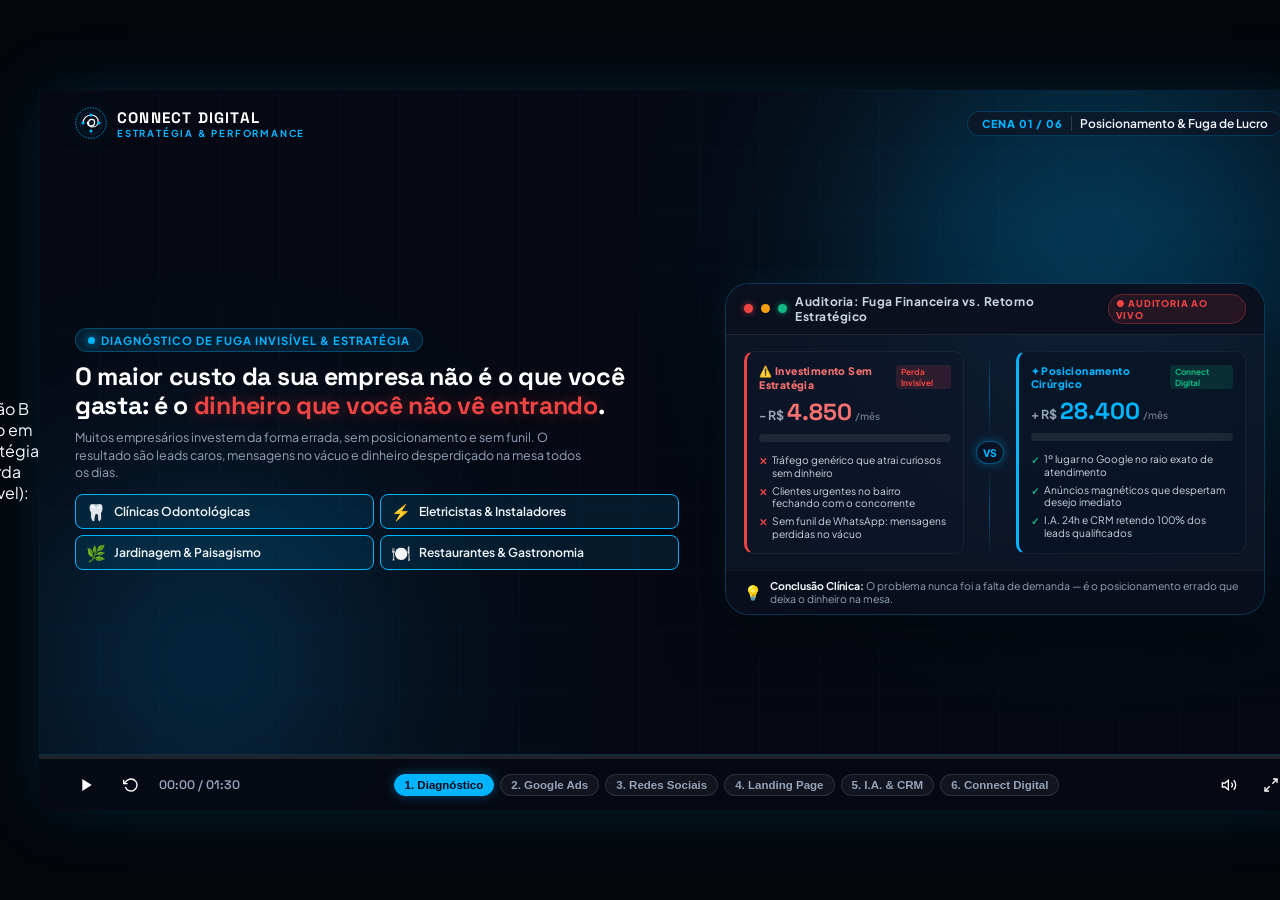
==== index.html @ e9898430 "feat: nova abordagem inicial de dinheiro na mesa, painel de fuga de verba e cursor virtual interativ" ====
Opção B (Foco em Estratégia & Perda Invisível):
<!DOCTYPE html>
<html lang="pt-BR">

<head>
  <meta charset="UTF-8">
  <meta name="viewport" content="width=device-width, initial-scale=1.0">
  <title>Connect Digital | Apresentação Estratégica Motion Graphics (16:9)</title>
  <meta name="description"
    content="Apresentação institucional e comercial em Motion Graphics 16:9 da Connect Digital: como atrair clientes qualificados no Google e Redes Sociais para prestadores de serviços.">

  <!-- Favicon -->
  <link rel="icon" type="image/png" href="assets/favicon-96x96.png">

  <!-- Google Fonts: Space Grotesk & Plus Jakarta Sans -->
  <link rel="preconnect" href="https://fonts.googleapis.com">
  <link rel="preconnect" href="https://fonts.gstatic.com" crossorigin>
  <link
    href="https://fonts.googleapis.com/css2?family=Plus+Jakarta+Sans:wght@400;500;600;700;800;900&family=Space+Grotesk:wght@500;600;700&display=swap"
    rel="stylesheet">

  <!-- GSAP Animation Engine -->
  <script src="https://cdn.jsdelivr.net/npm/gsap@3.12.5/dist/gsap.min.js"></script>

  <!-- CSS -->
  <link rel="stylesheet" href="style.css">
</head>

<body>

  <!-- PALCO PRINCIPAL (CONTAINER 16:9 FULLSCREEN FIT) -->
  <div class="stage-wrapper" id="stageWrapper">
    <div class="stage-canvas" id="stageCanvas">

      <!-- BACKGROUND DINÂMICO TECH (CYAN & DEEP BLUE) -->
      <div class="stage-bg">
        <div class="tech-grid"></div>
        <div class="glow-orb orb-primary"></div>
        <div class="glow-orb orb-secondary"></div>
      </div>

      <!-- WATERMARK / BRANDING PERMANENTE NO CANTO -->
      <header class="stage-header">
        <div class="brand-badge">
          <svg class="brand-icon" viewBox="0 0 80 80" fill="none">
            <circle cx="40" cy="40" r="38" stroke="#00B4FF" stroke-width="2" stroke-dasharray="4 3" />
            <circle cx="40" cy="40" r="28" stroke="#00B4FF" stroke-width="1" opacity="0.4" />
            <path
              d="M20 40 C20 29 29 20 40 20 C51 20 58 27 58 36 C58 44 52 50 44 50 C38 50 34 46 34 40 C34 35 37 31 42 31 C46 31 49 34 49 38 C49 43 45 47 40 47 C35 47 31 43 31 38"
              stroke="#FFFFFF" stroke-width="3" stroke-linecap="round" fill="none" />
            <circle cx="20" cy="40" r="4" fill="#00B4FF" />
            <circle cx="40" cy="20" r="4" fill="#00B4FF" />
            <circle cx="60" cy="40" r="4" fill="#00B4FF" />
            <circle cx="40" cy="60" r="4" fill="#00B4FF" />
          </svg>
          <div class="brand-text">
            <span class="brand-name">CONNECT DIGITAL</span>
            <span class="brand-sub">ESTRATÉGIA &amp; PERFORMANCE</span>
          </div>
        </div>

        <div class="scene-indicator" id="sceneIndicator">
          <span class="scene-badge" id="sceneBadge">CENA 01 / 06</span>
          <span class="scene-title-tag" id="sceneTitleTag">Posicionamento &amp; Fuga de Lucro</span>
        </div>
      </header>

      <!-- ======================================================================
           CENA 1: DIAGNÓSTICO: DINHEIRO NA MESA & FALTA DE ESTRATÉGIA (0s - 24s)
           ====================================================================== -->
      <section class="scene-panel" id="scene1">
        <div class="scene-split">

          <div class="scene-col-left">
            <div class="callout-tag">
              <span class="tag-pulse"></span>
              <span>Diagnóstico de Fuga Invisível &amp; Estratégia</span>
            </div>

            <h1 class="motion-title">
              O maior custo da sua empresa não é o que você gasta: é o <span class="highlight-red">dinheiro que você não vê entrando</span>.
            </h1>

            <p class="motion-desc">
              Muitos empresários investem da forma errada, sem posicionamento e sem funil. O resultado são leads caros, mensagens no vácuo e dinheiro desperdiçado na mesa todos os dias.
            </p>

            <!-- Cards dos 4 Nichos Foco com Alerta de Oportunidade -->
            <div class="niches-mosaic-mini">
              <div class="niche-chip active-chip">
                <span class="niche-icon">🦷</span>
                <span>Clínicas Odontológicas</span>
              </div>
              <div class="niche-chip active-chip">
                <span class="niche-icon">⚡</span>
                <span>Eletricistas &amp; Instaladores</span>
              </div>
              <div class="niche-chip active-chip">
                <span class="niche-icon">🌿</span>
                <span>Jardinagem &amp; Paisagismo</span>
              </div>
              <div class="niche-chip active-chip">
                <span class="niche-icon">🍽️</span>
                <span>Restaurantes &amp; Gastronomia</span>
              </div>
            </div>
          </div>

          <div class="scene-col-right">
            <!-- Painel de Fuga de Verba vs. Retorno Estratégico (Connect Digital) -->
            <div class="leak-vs-roi-card" id="leakVsRoiCard">
              <div class="leak-card-header">
                <div class="leak-header-left">
                  <span class="dot red"></span>
                  <span class="dot yellow"></span>
                  <span class="dot green"></span>
                  <span class="card-bar-title">Auditoria: Fuga Financeira vs. Retorno Estratégico</span>
                </div>
                <span class="leak-badge-live">● AUDITORIA AO VIVO</span>
              </div>

              <div class="leak-card-body">
                <!-- Lado A: Fuga Invisível (Investimento Errado) -->
                <div class="leak-side danger-side" id="dangerSideBlock">
                  <div class="side-top-row">
                    <span class="side-tag text-danger">⚠️ Investimento Sem Estratégia</span>
                    <span class="side-loss-badge">Perda Invisível</span>
                  </div>

                  <div class="leak-metric-box">
                    <span class="metric-prefix">- R$</span>
                    <strong class="metric-val text-danger" id="dangerValDisplay">4.850</strong>
                    <span class="metric-period">/mês</span>
                  </div>

                  <div class="leak-bar-container">
                    <div class="leak-bar-fill" id="leakDangerBar"></div>
                  </div>

                  <ul class="leak-pains-list">
                    <li><span class="pain-icon">✕</span> Tráfego genérico que atrai curiosos sem dinheiro</li>
                    <li><span class="pain-icon">✕</span> Clientes urgentes no bairro fechando com o concorrente</li>
                    <li><span class="pain-icon">✕</span> Sem funil de WhatsApp: mensagens perdidas no vácuo</li>
                  </ul>
                </div>

                <!-- Divisor Neon VS -->
                <div class="leak-divider-col">
                  <div class="divider-beam"></div>
                  <span class="vs-glow-pill">VS</span>
                  <div class="divider-beam"></div>
                </div>

                <!-- Lado B: Máquina Estratégica Connect Digital -->
                <div class="leak-side success-side" id="successSideBlock">
                  <div class="side-top-row">
                    <span class="side-tag text-cyan">✦ Posicionamento Cirúrgico</span>
                    <span class="side-gain-badge">Connect Digital</span>
                  </div>

                  <div class="leak-metric-box">
                    <span class="metric-prefix">+ R$</span>
                    <strong class="metric-val text-cyan" id="successValDisplay">28.400</strong>
                    <span class="metric-period">/mês</span>
                  </div>

                  <div class="leak-bar-container">
                    <div class="leak-bar-fill success-fill" id="leakSuccessBar"></div>
                  </div>

                  <ul class="leak-perks-list">
                    <li><span class="perk-icon">✓</span> 1º lugar no Google no raio exato de atendimento</li>
                    <li><span class="perk-icon">✓</span> Anúncios magnéticos que despertam desejo imediato</li>
                    <li><span class="perk-icon">✓</span> I.A. 24h e CRM retendo 100% dos leads qualificados</li>
                  </ul>
                </div>
              </div>

              <!-- Rodapé da Auditoria -->
              <div class="leak-card-footer">
                <span class="footer-alert-icon">💡</span>
                <span class="footer-alert-text"><strong>Conclusão Clínica:</strong> O problema nunca foi a falta de demanda — é o posicionamento errado que deixa o dinheiro na mesa.</span>
              </div>
            </div>
          </div>

        </div>
      </section>

      <!-- ======================================================================
           CENA 2: MÁQUINA DE ATRAÇÃO 1 — GOOGLE ADS & BUSCA DE ALTA INTENÇÃO (17s - 29s)
           ====================================================================== -->
      <section class="scene-panel" id="scene2">
        <div class="scene-split">

          <div class="scene-col-left">
            <div class="callout-tag cyan">
              <svg viewBox="0 0 24 24" fill="none" stroke="currentColor" stroke-width="2" class="tag-svg">
                <circle cx="11" cy="11" r="8"></circle>
                <line x1="21" y1="21" x2="16.65" y2="16.65"></line>
              </svg>
              <span>Atração por Intenção Imediata</span>
            </div>

            <h2 class="motion-title">
              No topo do <span class="highlight-cyan">Google</span> no momento exato da urgência do cliente.
            </h2>

            <p class="motion-desc">
              Quem pesquisa no Google não está navegando à toa. O cliente que digita *"dentista perto de mim"* ou
              *"eletricista de emergência"* quer contratar hoje. Nós colocamos seu anúncio no primeiro resultado.
            </p>

            <div class="feature-bullets">
              <div class="bullet-row">
                <div class="bullet-check">✓</div>
                <span>Campanhas no Google Search com palavras-chave de alta conversão</span>
              </div>
              <div class="bullet-row">
                <div class="bullet-check">✓</div>
                <span>Google Meu Negócio otimizado com avaliações 5 estrelas e mapa</span>
              </div>
              <div class="bullet-row">
                <div class="bullet-check">✓</div>
                <span>Zero desperdício de verba: você só aparece para quem tem dinheiro e urgência</span>
              </div>
            </div>
          </div>

          <div class="scene-col-right">
            <!-- Mockup iPhone 17 Pro Max com Busca Real do Google -->
            <div class="device-mockup">
              <div class="phone-frame iphone-17-pro">

                <!-- Status Bar iOS & Dynamic Island (iPhone 17 Pro Max) -->
                <div class="ios-status-bar dark-icons">
                  <span class="ios-time">09:41</span>
                  <div class="dynamic-island">
                    <span class="island-camera"></span>
                    <span class="island-sensor"></span>
                  </div>
                  <div class="ios-status-icons">
                    <svg class="ios-signal-icon" viewBox="0 0 16 12" fill="currentColor">
                      <rect x="1" y="9" width="2" height="3" rx="0.5" />
                      <rect x="5" y="6" width="2" height="6" rx="0.5" />
                      <rect x="9" y="3.5" width="2" height="8.5" rx="0.5" />
                      <rect x="13" y="1" width="2" height="11" rx="0.5" />
                    </svg>
                    <span class="ios-network">5G</span>
                    <svg class="ios-battery-icon" viewBox="0 0 22 11" fill="none">
                      <rect x="0.75" y="0.75" width="18" height="9.5" rx="3" stroke="currentColor" stroke-width="1" />
                      <rect x="2.5" y="2.5" width="13" height="6" rx="1.5" fill="currentColor" />
                      <path d="M20.5 4v3" stroke="currentColor" stroke-width="1" stroke-linecap="round" />
                    </svg>
                  </div>
                </div>

                <div class="phone-screen">

                  <!-- Barra Google -->
                  <div class="google-search-bar">
                    <div class="g-logo">G</div>
                    <span class="search-text-typing" id="typingQuery">dentista em porto alegre</span>
                    <svg viewBox="0 0 24 24" fill="none" stroke="#64748B" stroke-width="2" class="mic-icon">
                      <path d="M12 1a3 3 0 0 0-3 3v8a3 3 0 0 0 6 0V4a3 3 0 0 0-3-3z"></path>
                      <path d="M19 10v2a7 7 0 0 1-14 0v-2"></path>
                    </svg>
                  </div>

                  <!-- Abas Nativas de Busca Google -->
                  <div class="google-tabs-row">
                    <span class="g-tab active">Todas</span>
                    <span class="g-tab">Mapas</span>
                    <span class="g-tab">Imagens</span>
                    <span class="g-tab">Notícias</span>
                  </div>

                  <!-- Anúncio Patrocinado em Destaque -->
                  <div class="google-ad-card">
                    <div class="ad-tag-row">
                      <span class="ad-badge">Patrocinado</span>
                      <span class="ad-domain">www.whiteodontologia.com.br</span>
                    </div>
                    <h3 class="ad-title">White Odontologia | Implantes e Estética Dental</h3>
                    <div class="ad-rating">
                      <span class="stars">★★★★★</span>
                      <span class="rating-val">4.9 (184 avaliações)</span>
                      <span class="badge-open">Aberto agora</span>
                    </div>
                    <p class="ad-snippet">
                      Atendimento especializado no Floresta/Moinhos. Agendamento prioritário direto no WhatsApp. Conheça
                      nossos tratamentos.
                    </p>

                    <!-- Sitelinks Oficiais do Google Ads -->
                    <div class="ad-sitelinks-grid">
                      <div class="sitelink-chip">✦ Clareamento VIP</div>
                      <div class="sitelink-chip">✦ Implante Guiado</div>
                    </div>

                    <div class="ad-buttons-row">
                      <div class="ad-btn call">
                        <span>📞 Ligar</span>
                      </div>
                      <div class="ad-btn whatsapp">
                        <span>💬 Orçar no WhatsApp</span>
                      </div>
                    </div>
                  </div>

                  <!-- 2º Resultado Orgânico / Local Pack (Completando a Tela Pro Max) -->
                  <div class="google-local-pack">
                    <div class="pack-header">📍 Clínicas Odontológicas na sua região</div>
                    <div class="pack-item">
                      <strong>Clínica Sorriso &amp; Estética Moinhos</strong>
                      <span>⭐ 4.9 (112 avaliações) • Consultório Odontológico</span>
                    </div>
                    <div class="pack-item">
                      <strong>Instituto OdontoBella Moinhos</strong>
                      <span>⭐ 4.8 (89 avaliações) • Aberto até 20h</span>
                    </div>
                  </div>

                  <!-- 3º Resultado Orgânico Google Search -->
                  <div class="google-organic-card">
                    <span class="organic-url">https://www.dracamilabuss.com.br</span>
                    <h4 class="organic-title">Dra. Camila Buss | Ortodontia e Estética</h4>
                    <p class="organic-desc">Especialista em alinhadores e lentes dentais. Agende sua consulta.</p>
                  </div>

                </div>

                <!-- Home Indicator iOS -->
                <div class="ios-home-indicator dark-indicator"></div>

              </div>
            </div>
          </div>

        </div>
      </section>

      <!-- ======================================================================
           CENA 3: MÁQUINA DE ATRAÇÃO 2 — REDES SOCIAIS & MOSAICO DINÂMICO (29s - 40s)
           ====================================================================== -->
      <section class="scene-panel" id="scene3">
        <div class="scene-split">

          <div class="scene-col-left">
            <div class="callout-tag cyan">
              <svg viewBox="0 0 24 24" fill="none" stroke="currentColor" stroke-width="2" class="tag-svg">
                <rect x="2" y="2" width="20" height="20" rx="5" ry="5"></rect>
                <path d="M16 11.37A4 4 0 1 1 12.63 8 4 4 0 0 1 16 11.37z"></path>
              </svg>
              <span>Atração por Desejo &amp; Autoridade</span>
            </div>

            <h2 class="motion-title">
              No <span class="highlight-cyan">Instagram &amp; Facebook</span> gerando desejo para seu público local.
            </h2>

            <p class="motion-desc">
              Vídeos magnéticos e fotos de serviços reais atingindo clientes no raio exato do seu bairro. O cliente é
              impactado repetidamente até você se tornar a única opção na mente dele.
            </p>

            <div class="radar-badge">
              <div class="radar-circle">
                <div class="radar-sweep"></div>
              </div>
              <div class="radar-info">
                <strong>Segmentação Geográfica Cirúrgica</strong>
                <span>Raio de 3km a 15km em volta da sua empresa</span>
              </div>
            </div>
          </div>

          <div class="scene-col-right">
            <!-- Mockup iPhone 17 Pro Max com Feed do Instagram Rolando em 60fps -->
            <div class="device-mockup">
              <div class="phone-frame iphone-17-pro insta-phone-frame">

                <!-- Status Bar iOS & Dynamic Island (iPhone 17 Pro Max) -->
                <div class="ios-status-bar light-icons">
                  <span class="ios-time">09:41</span>
                  <div class="dynamic-island">
                    <span class="island-camera"></span>
                    <span class="island-sensor"></span>
                  </div>
                  <div class="ios-status-icons">
                    <svg class="ios-signal-icon" viewBox="0 0 16 12" fill="currentColor">
                      <rect x="1" y="9" width="2" height="3" rx="0.5" />
                      <rect x="5" y="6" width="2" height="6" rx="0.5" />
                      <rect x="9" y="3.5" width="2" height="8.5" rx="0.5" />
                      <rect x="13" y="1" width="2" height="11" rx="0.5" />
                    </svg>
                    <span class="ios-network">5G</span>
                    <svg class="ios-battery-icon" viewBox="0 0 22 11" fill="none">
                      <rect x="0.75" y="0.75" width="18" height="9.5" rx="3" stroke="currentColor" stroke-width="1" />
                      <rect x="2.5" y="2.5" width="13" height="6" rx="1.5" fill="currentColor" />
                      <path d="M20.5 4v3" stroke="currentColor" stroke-width="1" stroke-linecap="round" />
                    </svg>
                  </div>
                </div>

                <!-- Instagram App Header com Logo Oficial Cursiva e Ícones Nativos -->
                <div class="insta-app-header">
                  <div class="insta-header-left">
                    <svg viewBox="0 0 840 300" class="insta-wordmark-svg" aria-label="Instagram">
                      <path fill="#FFFFFF"
                        d="m 64.760239,49.107948 c -16.2103,6.7854 -34.030801,25.955 -39.659101,50.016996 -7.1278,30.487496 22.534301,43.379696 24.967201,39.152496 2.8635,-4.967 -5.3151,-6.6467 -6.9986,-22.465 -2.1758,-20.430692 7.3224,-43.259692 19.2762,-53.276392 2.222,-1.861 2.1163,0.7292 2.1163,5.5203 0,8.5676 -0.4734,85.479502 -0.4734,101.531102 0,21.7198 -0.8971,28.5785 -2.5083,35.3558 -1.6325,6.8681 -4.257,11.5088 -2.2683,13.2964 2.2219,1.9996 11.7086,-2.7567 17.2006,-10.4218 6.5857,-9.1931 8.891,-20.2335 9.3049,-32.2232 0.4999,-14.4532 0.4786,-37.38741 0.4999,-50.46891 0.02,-11.9977 0.2021,-47.129592 -0.2103,-68.249592 -0.1011,-5.1803 -14.4679,-10.6152 -21.2479,-7.7745 M 640.38672,150.75505 c -0.5226,11.2916 -3.0221,20.1175 -6.1242,26.3429 -6.0055,12.052 -18.4671,15.7943 -23.7581,-1.5309 -2.8834,-9.444 -3.0181,-25.2164 -0.9451,-38.39521 2.1102,-13.4255 8.0024,-23.5648 17.7592,-22.6504 9.6235,0.9039 14.128,13.3042 13.0682,36.23311 z m -162.23548,70.0559 c -0.1306,18.7617 -3.0834,35.2118 -9.4155,39.9896 -8.9809,6.7747 -21.0519,1.6929 -18.5524,-11.9977 2.2116,-12.1149 12.6709,-24.4873 27.9933,-39.6044 0,0 0.032,3.4474 -0.025,11.6125 z m -2.4528,-70.1652 c -0.5492,10.2844 -3.2154,20.616 -6.1242,26.4536 -6.0042,12.0519 -18.5564,15.8196 -23.7581,-1.5309 -3.5566,-11.8546 -2.7048,-27.1975 -0.9451,-36.86491 2.2835,-12.543 7.8185,-24.1794 17.7592,-24.1794 9.6648,0 14.4306,10.6033 13.0682,36.12241 z m -93.9833,-0.1573 c -0.5892,10.8922 -2.7141,19.9975 -6.1241,26.6109 -6.1695,11.969 -18.3751,15.7649 -23.7581,-1.5309 -3.8806,-12.4716 -2.5595,-29.47701 -0.9452,-38.66331 2.3956,-13.632 8.3944,-23.2968 17.7593,-22.381 9.6195,0.9398 14.2959,13.3028 13.0681,35.96511 z m 430.70378,12.7226 c -2.3516,0 -3.4247,2.4239 -4.3125,6.504 -3.0794,14.1866 -6.3161,17.3899 -10.49,17.3899 -4.6631,0 -8.853,-7.0246 -9.9301,-21.0866 -0.8465,-11.0572 -0.7105,-31.41391 0.372,-51.66341 0.2212,-4.1605 -0.9265,-8.277 -12.0857,-12.3309 -4.8018,-1.7437 -11.7818,-4.311196 -15.2571,4.0779 -9.8194,23.7007 -13.6614,42.51711 -14.5652,50.16101 -0.047,0.3956 -0.5319,0.4764 -0.6172,-0.4479 -0.5759,-6.1222 -1.8636,-17.24741 -2.0236,-40.62151 -0.031,-4.5605 -0.9971,-8.4424 -6.0308,-11.6205 -3.2661,-2.0622 -13.1842,-5.709496 -16.7555,-1.3704 -3.0941,3.5487 -6.6774,13.0988 -10.4007,24.4193 -3.026,9.2009 -5.1336,15.4251 -5.1336,15.4251 0,0 0.04,-24.8259 0.076,-34.2428 0.016,-3.5526 -2.4209,-4.7364 -3.1554,-4.951 -3.3074,-0.9599 -9.8235,-2.5635 -12.5896,-2.5635 -3.4127,0 -4.2485,1.9076 -4.2485,4.6871 0,0.3639 -0.5386,32.6857 -0.5386,55.28661 0,0.9817 0,2.0528 0.01,3.1906 -1.8876,10.3876 -8.0091,24.4886 -14.6665,24.4886 -6.6654,0 -9.8101,-5.8952 -9.8101,-32.839 0,-15.71831 0.4719,-22.55301 0.7039,-33.92141 0.1346,-6.5481 0.3946,-11.5765 0.3799,-12.7176 -0.049,-3.4993 -6.1001,-5.263 -8.9156,-5.9148 -2.8288,-0.6573 -5.287,-0.9119 -7.2066,-0.8026 -2.7168,0.1533 -4.6391,1.9357 -4.6391,4.3872 0,1.3144 0.015,3.8139 0.015,3.8139 -3.4993,-5.4989 -9.1275,-9.3262 -12.8722,-10.435296 -10.086,-2.995396 -20.6107,-0.3413 -28.5491,10.767296 -6.3095,8.8263 -10.11268,18.823 -11.60978,33.1856 -1.0944,10.50011 -0.7372,21.14791 1.2078,30.15281 -2.3502,10.161 -6.7134,14.3239 -11.4911,14.3239 -6.936,0 -11.9644,-11.3212 -11.3805,-30.9007 0.3852,-12.87821 2.9621,-21.91581 5.7789,-34.99061 1.2011,-5.5736 0.2253,-8.4917 -2.2223,-11.2885 -2.2449,-2.5648 -7.0279,-3.8752 -13.904,-2.2635 -4.8977,1.1491 -11.9003,2.3848 -18.3071,3.334 0,0 0.3866,-1.5424 0.7039,-4.2618 1.6663,-14.261292 -13.8307,-13.104192 -18.7751,-8.549096 -2.9514,2.719496 -4.9604,5.926896 -5.7229,11.693796 -1.2091,9.1516 6.2548,13.4681 6.2548,13.4681 -2.4489,11.2098 -8.4517,25.85361 -14.6492,36.44091 -3.3193,5.6724 -5.8588,9.8757 -9.1369,14.3439 -0.012,-1.6638 -0.021,-3.3274 -0.027,-4.9834 -0.075,-23.56751 0.2386,-42.11591 0.3772,-48.80131 0.1347,-6.548 0.3973,-11.4431 0.3826,-12.5842 -0.037,-2.5595 -1.5317,-3.526 -4.6404,-4.7498 -2.7488,-1.0824 -5.9989,-1.8316 -9.3702,-2.0929 -4.2552,-0.3319 -6.8187,1.925 -6.7521,4.5938 0.013,0.5039 0.013,3.598 0.013,3.598 -3.4994,-5.499 -9.1276,-9.3262 -12.8722,-10.435396 -10.0861,-2.994096 -20.6107,-0.3399 -28.5492,10.767296 -6.3081,8.8263 -10.4393,21.2119 -11.6098,33.0763 -1.0904,11.05771 -0.8891,20.45471 0.5973,28.37051 -1.6037,7.9266 -6.2148,16.2156 -11.4285,16.2156 -6.6654,0 -10.458,-5.8953 -10.458,-32.839 0,-15.71831 0.4719,-22.55301 0.7039,-33.92021 0.1346,-6.548 0.3946,-11.5777 0.3799,-12.7175 -0.049,-3.4993 -6.1002,-5.263 -8.9156,-5.9162 -2.9461,-0.6812 -5.4896,-0.9318 -7.4426,-0.7879 -2.5768,0.192 -4.3885,2.4996 -4.3885,4.2206 l 0,3.9659 c -3.4993,-5.499 -9.1275,-9.3262 -12.8722,-10.435396 -10.086,-2.994096 -20.552,-0.2972 -28.5491,10.767296 -5.215,7.2146 -9.4369,15.2131 -11.6098,32.919 -0.6279,5.11671 -0.9052,9.90811 -0.8692,14.38661 -2.0796,12.7179 -11.2645,27.376 -18.7777,27.376 -4.3965,0 -8.5837,-8.5275 -8.5837,-26.7015 0,-24.20871 1.4984,-58.676706 1.7517,-61.998702 0,0 9.4928,-0.1613 11.3312,-0.1827 4.735,-0.052 9.0236,0.06 15.3303,-0.2626 3.1634,-0.1613 6.2108,-11.5138 2.9461,-12.9188 -1.4797,-0.6359 -11.9377,-1.1931 -16.0835,-1.2811 -3.486,-0.079 -13.1908,-0.7972 -13.1908,-0.7972 0,0 0.8705,-22.8783 1.0731,-25.2951 0.172,-2.0143 -2.4342,-3.0514 -3.9286,-3.6807 -3.6339,-1.537 -6.8853,-2.2729 -10.7392,-3.0674 -5.3244,-1.0984 -7.7399,-0.024 -8.2118,4.4698 -0.7105,6.8201 -1.0785,26.7962 -1.0785,26.7962 -3.9072,0 -17.254,-0.7638 -21.1625,-0.7638 -3.6313,0 -7.5506,15.617 -2.5302,15.8089 5.7762,0.224 15.8423,0.4173 22.5156,0.6186 0,0 -0.2972,35.035892 -0.2972,45.852492 0,1.1508 0.01,2.259 0.012,3.3343 -3.6727,19.14301 -16.6088,29.48361 -16.6088,29.48361 2.7781,-12.6642 -2.8968,-22.1744 -13.1188,-30.22481 -3.766,-2.9666 -11.2006,-8.5828 -19.519,-14.7372 0,0 4.8178,-4.7484 9.0903,-14.3012 3.0274,-6.7667 3.1581,-14.5106 -4.2725,-16.218196 -12.2777,-2.823496 -22.401,6.193396 -25.4205,15.819596 -2.3395,7.4572 -1.0917,12.9908 3.4914,18.739 0.3346,0.42 0.6972,0.8492 1.0718,1.2811 -2.7715,5.3419 -6.5788,12.5339 -9.8035,18.11121 -8.9503,15.485 -15.7116,27.7333 -20.8213,27.7333 -4.0846,0 -4.0299,-12.4352 -4.0299,-24.078 0,-10.03711 0.7412,-25.12721 1.3331,-40.75081 0.1959,-5.167 -2.3876,-8.1105 -6.7187,-10.7766 -2.6315,-1.6197 -8.2478,-4.8044 -11.5005,-4.8044 -4.8686,0 -18.915,0.6625 -32.1871,39.0538 -1.6726,4.8389 -4.9585,13.65601 -4.9585,13.65601 l 0.2828,-46.16711 c 0,-1.0824 -0.5765,-2.1289 -1.8965,-2.8448 -2.2365,-1.2144 -8.2099,-3.6979 -13.5214,-3.6979 -2.5307,0 -3.7936,1.1771 -3.7936,3.5233 l -0.4633,72.22881 c 0,5.488 0.1431,11.8903 0.6857,14.6905 0.5406,2.8037 1.4164,5.0845 2.5011,6.4415 1.0831,1.3544 2.336,2.3876 4.4017,2.814 1.9226,0.3958 12.4503,1.7477 12.9975,-2.2755 0.6556,-4.8215 0.6807,-10.0366 6.2088,-29.4864 8.6061,-30.28081 19.8269,-45.05531 25.1018,-50.30231 0.9223,-0.9171 1.9754,-0.9718 1.9247,0.5292 -0.2252,6.6388 -1.0171,23.2276 -1.5502,37.32091 -1.4289,37.7154 5.4322,44.706 15.2371,44.706 7.5012,0 18.0752,-7.4533 29.4103,-26.3202 7.0667,-11.7576 13.928,-23.2862 18.8577,-31.59531 3.4354,3.1802 7.2906,6.60301 11.1432,10.25951 8.9529,8.4973 11.8924,16.5715 9.9421,24.2313 -1.4917,5.8557 -7.1093,11.8904 -17.1074,6.0249 -2.9141,-1.7112 -4.1579,-3.0333 -7.088,-4.9625 -1.5743,-1.0364 -3.9779,-1.3462 -5.4189,-0.2605 -3.7433,2.8224 -5.8842,6.4123 -7.1066,10.8568 -1.1891,4.3247 3.142,6.6108 7.6318,8.6104 3.8659,1.721 12.175,3.2805 17.474,3.4581 20.6467,0.6905 37.1862,-9.9689 48.6999,-37.4648 2.061,23.7461 10.8326,37.1835 26.0724,37.1835 10.1887,0 20.404,-13.1698 24.8712,-26.1256 1.2824,5.2812 3.1807,9.8737 5.6322,13.7573 11.7431,18.6058 34.524,14.6012 45.9672,-1.1981 3.538,-4.8819 4.0765,-6.6362 4.0765,-6.6362 1.669,14.9184 13.6827,20.1308 20.5614,20.1308 7.7039,0 15.6583,-3.642 21.2332,-16.1929 0.6533,1.3621 1.3664,2.6629 2.145,3.896 11.743,18.6058 34.524,14.6012 45.9671,-1.1981 0.5399,-0.7411 1.0078,-1.4134 1.4171,-2.0168 l 0.3359,9.7991 c 0,0 -6.5281,5.9885 -10.5353,9.6622 -17.6366,16.1809 -31.0473,28.4572 -32.0338,42.7531 -1.2664,18.2285 13.5174,25.0032 24.7019,25.891 11.8777,0.9426 22.0491,-5.6187 28.3012,-14.8012 5.4989,-8.0823 9.0983,-25.4777 8.8343,-42.6584 -0.1053,-6.8799 -0.2786,-15.6277 -0.4146,-25.0045 6.1988,-7.1986 13.1828,-16.2969 19.6136,-26.9468 7.008,-11.6061 14.5185,-27.19211 18.3644,-39.32181 0,0 6.5255,0.056 13.4894,-0.3999 2.2276,-0.1453 2.8675,0.3092 2.4556,1.9423 -0.4973,1.9729 -8.7983,33.99081 -1.2225,55.32001 5.1857,14.6012 16.8755,19.2989 23.8061,19.2989 8.1131,0 15.8743,-6.1269 20.03348,-15.225 0.5012,1.0143 1.0251,1.9958 1.597,2.9019 11.7431,18.6058 34.4441,14.5772 45.9672,-1.1981 2.6008,-3.5592 4.0765,-6.6362 4.0765,-6.6362 2.4729,15.4397 14.4799,20.2094 21.3572,20.2094 7.164,0 13.9627,-2.9369 19.479,-15.9889 0.2306,5.7468 0.5932,10.4459 1.1664,11.9274 0.3493,0.906 2.3849,2.0434 3.8659,2.5927 6.5534,2.4302 13.2375,1.281 15.7103,0.7811 1.713,-0.3467 3.0488,-1.721 3.2314,-5.2698 0.4799,-9.3181 0.1853,-24.9739 3.0101,-36.609 4.7418,-19.52691 9.1649,-27.10141 11.2632,-30.85131 1.1744,-2.101 2.4995,-2.4476 2.5475,-0.224 0.099,4.4991 0.3226,17.7113 2.1596,35.46251 1.349,13.0554 3.1514,20.772 4.5364,23.2142 3.9526,6.984 8.8343,7.3147 12.8096,7.3147 2.5288,0 7.8171,-0.6988 7.3439,-5.1432 -0.2306,-2.1663 0.1733,-15.5544 4.8484,-34.792 3.0527,-12.56281 8.1424,-23.91411 9.9781,-28.06391 0.6772,-1.5304 0.9918,-0.324 0.9811,-0.089 -0.3866,8.6517 -1.2544,36.95031 2.2702,52.42731 4.7778,20.9666 18.5991,23.3128 23.4155,23.3128 10.282,0 18.6911,-7.8214 21.5239,-28.4012 0.6825,-4.9526 -0.328,-8.7768 -3.3554,-8.7768" />
                    </svg>
                    <svg viewBox="0 0 24 24" fill="none" stroke="#FFFFFF" stroke-width="2.5" class="insta-chevron-svg">
                      <polyline points="6 9 12 15 18 9"></polyline>
                    </svg>
                  </div>
                  <div class="insta-header-icons">
                    <svg viewBox="0 0 24 24" fill="none" stroke="currentColor" stroke-width="2" class="insta-icon">
                      <path
                        d="M20.84 4.61a5.5 5.5 0 0 0-7.78 0L12 5.67l-1.06-1.06a5.5 5.5 0 0 0-7.78 7.78l1.06 1.06L12 21.23l7.78-7.78 1.06-1.06a5.5 5.5 0 0 0 0-7.78z">
                      </path>
                    </svg>
                    <svg viewBox="0 0 24 24" fill="none" stroke="currentColor" stroke-width="2" class="insta-icon">
                      <path
                        d="M21 11.5a8.38 8.38 0 0 1-.9 3.8 8.5 8.5 0 0 1-7.6 4.7 8.38 8.38 0 0 1-3.8-.9L3 21l1.9-5.7a8.38 8.38 0 0 1-.9-3.8 8.5 8.5 0 0 1 4.7-7.6 8.38 8.38 0 0 1 3.8-.9h.5a8.48 8.48 0 0 1 8 8v.5z">
                      </path>
                    </svg>
                  </div>
                </div>

                <!-- Feed Scrollable Container -->
                <div class="insta-feed-viewport" id="instaFeedViewport">
                  <div class="insta-feed-track" id="instaFeedTrack">

                    <!-- Post 1: Odontologia -->
                    <article class="insta-post-card">
                      <div class="insta-post-header">
                        <div class="insta-avatar">🦷</div>
                        <div class="insta-user-meta">
                          <strong>whiteodontologia</strong>
                          <span class="ad-sub">Patrocinado • Porto Alegre</span>
                        </div>
                        <span class="insta-dots">•••</span>
                      </div>
                      <div class="insta-post-media">
                        <img src="assets/img/nicho_odonto.webp" alt="White Odontologia Anúncio">
                        <span class="insta-media-badge">Anúncio Patrocinado</span>
                      </div>
                      <div class="insta-cta-bar">
                        <span>Agendar Consulta no WhatsApp</span>
                        <span class="cta-arrow">➔</span>
                      </div>
                      <div class="insta-caption">
                        <strong>whiteodontologia</strong> Conquiste o sorriso alinhado e iluminado que você sempre
                        sonhou. Avaliação prioritária no Moinhos de Vento.
                      </div>
                    </article>

                    <!-- Post 2: Restaurante -->
                    <article class="insta-post-card">
                      <div class="insta-post-header">
                        <div class="insta-avatar">🍽️</div>
                        <div class="insta-user-meta">
                          <strong>rancho_da_ancora</strong>
                          <span class="ad-sub">Patrocinado • Gastronomia</span>
                        </div>
                        <span class="insta-dots">•••</span>
                      </div>
                      <div class="insta-post-media">
                        <img src="assets/img/nicho_restaurante.webp" alt="Rancho da Âncora Anúncio">
                        <span class="insta-media-badge">Anúncio Patrocinado</span>
                      </div>
                      <div class="insta-cta-bar">
                        <span>Reservar Mesa com Vista</span>
                        <span class="cta-arrow">➔</span>
                      </div>
                      <div class="insta-caption">
                        <strong>rancho_da_ancora</strong> Gastronomia impecável e momentos inesquecíveis para toda a
                        família neste fim de semana.
                      </div>
                    </article>

                    <!-- Post 3: Jardinagem -->
                    <article class="insta-post-card">
                      <div class="insta-post-header">
                        <div class="insta-avatar">🌿</div>
                        <div class="insta-user-meta">
                          <strong>terraverde_jardinagem</strong>
                          <span class="ad-sub">Patrocinado • Paisagismo</span>
                        </div>
                        <span class="insta-dots">•••</span>
                      </div>
                      <div class="insta-post-media">
                        <img src="assets/img/nicho_jardinagem.webp" alt="TerraVerde Jardinagem Anúncio">
                        <span class="insta-media-badge">Anúncio Patrocinado</span>
                      </div>
                      <div class="insta-cta-bar">
                        <span>Orçar Manutenção de Jardim</span>
                        <span class="cta-arrow">➔</span>
                      </div>
                      <div class="insta-caption">
                        <strong>terraverde_jardinagem</strong> Cuidados profissionais com seu gramado e podas
                        residenciais ou condomínios.
                      </div>
                    </article>

                    <!-- Post 4: Eletricista -->
                    <article class="insta-post-card">
                      <div class="insta-post-header">
                        <div class="insta-avatar">⚡</div>
                        <div class="insta-user-meta">
                          <strong>alves_instaladora</strong>
                          <span class="ad-sub">Patrocinado • Plantão 24h</span>
                        </div>
                        <span class="insta-dots">•••</span>
                      </div>
                      <div class="insta-post-media">
                        <img src="assets/img/nicho_eletricista.webp" alt="Alves Instaladora Anúncio">
                        <span class="insta-media-badge">Anúncio Patrocinado</span>
                      </div>
                      <div class="insta-cta-bar">
                        <span>Chamar Eletricista de Emergência</span>
                        <span class="cta-arrow">➔</span>
                      </div>
                      <div class="insta-caption">
                        <strong>alves_instaladora</strong> Instalações elétricas seguras, troca de disjuntores e
                        manutenção com garantia técnica.
                      </div>
                    </article>

                  </div>
                </div>

                <!-- Home Indicator iOS -->
                <div class="ios-home-indicator light-indicator"></div>

              </div>
            </div>
          </div>
        </div>
      </section>

      <!-- ======================================================================
           CENA 4: O DESTINO — LANDING PAGE DE ALTA CONVERSÃO (40s - 54s)
           ====================================================================== -->
      <section class="scene-panel" id="scene4">
        <div class="scene-split">

          <div class="scene-col-left">
            <div class="callout-tag cyan">
              <svg viewBox="0 0 24 24" fill="none" stroke="currentColor" stroke-width="2" class="tag-svg">
                <polygon points="13 2 3 14 12 14 11 22 21 10 12 10 13 2"></polygon>
              </svg>
              <span>Estrutura de Alta Conversão</span>
            </div>

            <h2 class="motion-title">
              O clique não é perdido: ele vai para um <span class="highlight-cyan">Site Profissional</span> sem atrito.
            </h2>

            <p class="motion-desc">
              Não basta atrair o lead; ele precisa chegar em um site ultra-rápido, responsivo, sem poluição e desenhado
              para uma única finalidade: fazer ele clicar no WhatsApp para pedir orçamento.
            </p>

            <div class="speed-score-card">
              <div class="score-circle">
                <span class="score-num">100</span>
                <span class="score-label">Google Score</span>
              </div>
              <div class="score-text">
                <strong>Carregamento em Menos de 1 Segundo</strong>
                <span>Design Mobile First, sem barra de aviso, fotos autênticas e botões de toque total.</span>
              </div>
            </div>
          </div>

          <div class="scene-col-right">
            <!-- Mockup iPhone 17 Pro Max com a Landing Page Mobile Sendo Rolada em 60fps -->
            <div class="device-mockup">
              <div class="phone-frame iphone-17-pro lp-phone-frame">

                <!-- Status Bar iOS & Dynamic Island (iPhone 17 Pro Max) -->
                <div class="ios-status-bar light-icons safari-bar">
                  <span class="ios-time">09:41</span>
                  <div class="dynamic-island">
                    <span class="island-camera"></span>
                    <span class="island-sensor"></span>
                  </div>
                  <div class="ios-status-icons">
                    <svg class="ios-signal-icon" viewBox="0 0 16 12" fill="currentColor">
                      <rect x="1" y="9" width="2" height="3" rx="0.5" />
                      <rect x="5" y="6" width="2" height="6" rx="0.5" />
                      <rect x="9" y="3.5" width="2" height="8.5" rx="0.5" />
                      <rect x="13" y="1" width="2" height="11" rx="0.5" />
                    </svg>
                    <span class="ios-network">5G</span>
                    <svg class="ios-battery-icon" viewBox="0 0 22 11" fill="none">
                      <rect x="0.75" y="0.75" width="18" height="9.5" rx="3" stroke="currentColor" stroke-width="1" />
                      <rect x="2.5" y="2.5" width="13" height="6" rx="1.5" fill="currentColor" />
                      <path d="M20.5 4v3" stroke="currentColor" stroke-width="1" stroke-linecap="round" />
                    </svg>
                  </div>
                </div>

                <!-- Barra de Navegador do Smartphone -->
                <div class="phone-browser-bar">
                  <svg viewBox="0 0 24 24" fill="none" stroke="#10B981" stroke-width="2" class="lock-icon-small">
                    <rect x="3" y="11" width="18" height="11" rx="2" ry="2"></rect>
                    <path d="M7 11V7a5 5 0 0 1 10 0v4"></path>
                  </svg>
                  <span class="phone-url">site-clinica-lumina.vercel.app</span>
                  <span class="phone-fast-badge">⚡ 0.8s</span>
                </div>

                <!-- Viewport Rolável da Landing Page -->
                <div class="lp-scroll-viewport" id="lpScrollViewport">
                  <div class="lp-scroll-track" id="lpScrollTrack">

                    <!-- 1. Header do Site Mobile -->
                    <div class="lp-mob-header">
                      <div class="lp-mob-logo">LUMINA</div>
                      <span class="lp-mob-menu">☰</span>
                    </div>

                    <!-- 2. Hero Section Mobile (Texto primeiro, depois Imagem) -->
                    <div class="lp-mob-hero">
                      <span class="lp-mob-tag">Estética Facial &amp; Corporal</span>
                      <h3 class="lp-mob-title">Realce sua beleza natural com ciência e sofisticação</h3>
                      <p class="lp-mob-desc">Protocolos sob medida no Moinhos de Vento.</p>
                      <div class="lp-mob-btn-cta">
                        <span>Quero Minha Avaliação VIP ➔</span>
                      </div>
                      <div class="lp-mob-img-box">
                        <img src="assets/img/nicho_odonto.webp" alt="Atendimento Lumina">
                      </div>
                    </div>

                    <!-- 3. Barra de Destaques / Autoridade -->
                    <div class="lp-mob-stats">
                      <div class="lp-stat-chip"><strong>⭐ 4.9</strong><span>Google</span></div>
                      <div class="lp-stat-chip"><strong>+3.800</strong><span>Pacientes</span></div>
                      <div class="lp-stat-chip"><strong>100%</strong><span>Anvisa</span></div>
                    </div>

                    <!-- 4. Abas Interativas de Procedimentos -->
                    <div class="lp-mob-tabs-section">
                      <div class="lp-mob-tabs-pills">
                        <span class="lp-tab-active">✦ Faciais</span>
                        <span>✦ Corporais</span>
                      </div>
                      <div class="lp-card-preview">
                        <strong>Harmonização Sutil</strong>
                        <p>Preenchimento com ácido hialurônico e bioestimulador de colágeno.</p>
                        <span class="lp-card-btn">Agendar Procedimento</span>
                      </div>
                    </div>

                    <!-- 5. Formulário VIP Integrado Mobile Animado -->
                    <div class="lp-mob-form-box" id="lpMobFormBox">
                      <div class="lp-form-header">
                        <h4>Reserve sua Avaliação VIP</h4>
                        <span class="lp-form-badge">⚡ Alta Conversão</span>
                      </div>

                      <!-- Campo Nome -->
                      <div class="lp-field-group">
                        <label class="lp-field-label">Nome Completo</label>
                        <div class="lp-fake-input" id="fieldNome">
                          <span class="input-placeholder" id="placeholderNome">Digite seu nome...</span>
                          <span class="typing-text" id="typingNome"></span>
                          <span class="input-cursor" id="cursorNome"></span>
                        </div>
                      </div>

                      <!-- Campo WhatsApp -->
                      <div class="lp-field-group">
                        <label class="lp-field-label">WhatsApp com DDD</label>
                        <div class="lp-fake-input" id="fieldPhone">
                          <span class="input-placeholder" id="placeholderPhone">(00) 00000-0000</span>
                          <span class="typing-text" id="typingPhone"></span>
                          <span class="input-cursor" id="cursorPhone"></span>
                        </div>
                      </div>

                      <!-- Campo Procedimento -->
                      <div class="lp-field-group">
                        <label class="lp-field-label">Procedimento Desejado</label>
                        <div class="lp-fake-select" id="fieldSelect">
                          <span class="select-text" id="selectProcText">Selecione o procedimento...</span>
                          <span class="select-arrow">▼</span>
                        </div>
                      </div>

                      <!-- Botão de Envio para WhatsApp -->
                      <div class="lp-fake-submit" id="fieldSubmitBtn">
                        <span class="submit-icon" id="submitBtnIcon">💬</span>
                        <span class="submit-label" id="submitBtnLabel">Solicitar Orçamento no WhatsApp</span>
                        <span class="submit-arrow" id="submitBtnArrow">➔</span>
                      </div>

                      <!-- Toast de Sucesso em tempo real -->
                      <div class="lp-form-toast" id="formToast">
                        <span>✓ Conectando ao WhatsApp da Clínica...</span>
                      </div>
                    </div>

                  </div>
                </div>

                <!-- Botão Flutuante do WhatsApp Mobile -->
                <div class="lp-phone-floating-wa">
                  <span>💬 WhatsApp</span>
                </div>

                <!-- Home Indicator iOS -->
                <div class="ios-home-indicator dark-indicator"></div>

              </div>
            </div>
          </div>

        </div>
      </section>

      <!-- ======================================================================
           CENA 5: I.A. + CHATBOT 24/7 + ENTREGA DE CRM & AUTOMAÇÕES (54s - 76s)
           ====================================================================== -->
      <section class="scene-panel" id="scene5">
        <div class="scene-split split-extended">

          <div class="scene-col-left">
            <div class="callout-tag cyan">
              <svg viewBox="0 0 24 24" fill="none" stroke="currentColor" stroke-width="2" class="tag-svg">
                <path d="M12 2a4 4 0 0 1 4 4v2a4 4 0 0 1-8 0V6a4 4 0 0 1 4-4z"></path>
                <path d="M18 14a6 6 0 0 1-12 0"></path>
                <line x1="12" y1="20" x2="12" y2="24"></line>
                <line x1="8" y1="24" x2="16" y2="24"></line>
              </svg>
              <span>I.A. + Chatbot 24/7 + CRM de Vendas</span>
            </div>

            <h2 class="motion-title">
              O fechamento no piloto automático: <span class="highlight-cyan">I.A. no WhatsApp</span> e <span
                class="highlight-green">CRM Integrado</span>.
            </h2>

            <p class="motion-desc">
              Você não precisa parar seu serviço para responder mensagens repetitivas. Nossa inteligência artificial
              assume o atendimento no WhatsApp 24h por dia, qualifica o lead e envia os dados direto para o seu CRM
              comercial.
            </p>

            <div class="feature-bullets">
              <div class="bullet-row">
                <div class="bullet-check">🤖</div>
                <span><strong>Chatbot I.A. 24 Horas:</strong> Responde em 2 segundos, tira dúvidas de procedimentos e
                  quebra objeções.</span>
              </div>
              <div class="bullet-row">
                <div class="bullet-check">📊</div>
                <span><strong>Entrega de CRM Comercial:</strong> Funil visual tipo Kanban para você saber exatamente em
                  qual etapa está cada cliente.</span>
              </div>
              <div class="bullet-row">
                <div class="bullet-check">⚡</div>
                <span><strong>Automação de Processos:</strong> Zero trabalho manual. Cada orçamento vira um card com
                  valor estimado em tempo real.</span>
              </div>
            </div>
          </div>

          <div class="scene-col-right">
            <!-- MOCKUP SPLIT SCREEN (WHATSAPP I.A. + CRM KANBAN) -->
            <div class="split-screen-mockup">

              <!-- 1. LADO ESQUERDO: CHATBOT I.A. NO WHATSAPP (IPHONE 17 PRO MAX) -->
              <div class="mini-phone-wa iphone-17-mini">

                <!-- Status Bar iOS & Dynamic Island Mini -->
                <div class="ios-status-bar light-icons mini-status-bar">
                  <span class="ios-time">09:41</span>
                  <div class="dynamic-island mini-island">
                    <span class="island-camera"></span>
                  </div>
                  <div class="ios-status-icons">
                    <span class="ios-network">5G</span>
                    <svg class="ios-battery-icon" viewBox="0 0 22 11" fill="none">
                      <rect x="0.75" y="0.75" width="18" height="9.5" rx="3" stroke="currentColor" stroke-width="1" />
                      <rect x="2.5" y="2.5" width="13" height="6" rx="1.5" fill="currentColor" />
                    </svg>
                  </div>
                </div>

                <div class="mini-wa-header">
                  <div class="mini-wa-avatar">🤖</div>
                  <div class="mini-wa-info">
                    <strong>Assistente I.A. • White Odonto</strong>
                    <span class="mini-status">● Online 24h (Atendimento I.A.)</span>
                  </div>
                </div>

                <div class="mini-wa-chat">
                  <!-- Msg Paciente -->
                  <div class="wa-msg user-msg" id="iaMsg1">
                    <p>Olá! Queria saber sobre o clareamento e se tem horário para quinta.</p>
                    <span class="wa-msg-time">14:15</span>
                  </div>

                  <!-- Resposta I.A. -->
                  <div class="wa-msg bot-msg" id="iaMsg2">
                    <div class="bot-badge">✦ Resposta da I.A. (2s)</div>
                    <p>Olá Mariana! 🦷 Nosso clareamento a laser é indolor e feito em 1 sessão. Temos quinta às 10h30 ou
                      às 15h. Qual horário fica melhor?</p>
                    <span class="wa-msg-time">14:15</span>
                  </div>

                  <!-- Paciente escolhe -->
                  <div class="wa-msg user-msg" id="iaMsg3">
                    <p>Às 15h fica perfeito!</p>
                    <span class="wa-msg-time">14:16</span>
                  </div>

                  <!-- Confirmação I.A. -->
                  <div class="wa-msg bot-msg" id="iaMsg4">
                    <div class="bot-badge">✦ Agendamento Confirmado</div>
                    <p>Perfeito! Horário reservado para quinta às 15h. Já gerei seu voucher VIP e sincronizei com nosso
                      sistema. Até breve! ✨</p>
                    <span class="wa-msg-time">14:16</span>
                  </div>
                </div>

                <!-- Home Indicator iOS -->
                <div class="ios-home-indicator light-indicator mini-indicator"></div>
              </div>

              <!-- CONECTOR DE AUTOMAÇÃO (PULSE ARROW) -->
              <div class="integration-connector">
                <div class="connector-line">
                  <span class="connector-dot"></span>
                </div>
                <div class="connector-badge">
                  <span class="webhook-icon">⚡</span>
                  <span>Sync I.A. ➔ CRM</span>
                </div>
              </div>

              <!-- 2. LADO DIREITO: CRM KANBAN DA CONNECT DIGITAL -->
              <div class="crm-board-mockup">
                <div class="crm-top-bar">
                  <div class="crm-title-box">
                    <span class="crm-logo-icon">📊</span>
                    <strong>CRM Connect • Pipeline de Vendas</strong>
                  </div>
                  <span class="crm-sync-status">🟢 Webhook Ativo</span>
                </div>

                <div class="crm-columns-grid">

                  <!-- Coluna 1 -->
                  <div class="crm-column">
                    <div class="col-head">
                      <span>Novos Leads</span>
                      <span class="col-count">3</span>
                    </div>
                    <div class="col-cards">
                      <div class="crm-card static">
                        <strong>Carlos Mendes</strong>
                        <span class="card-meta">⚡ Eletricista • R$ 650</span>
                      </div>
                    </div>
                  </div>

                  <!-- Coluna 2 -->
                  <div class="crm-column">
                    <div class="col-head">
                      <span>Triagem I.A.</span>
                      <span class="col-count">2</span>
                    </div>
                    <div class="col-cards">
                      <div class="crm-card static">
                        <strong>Condomínio Bela Vista</strong>
                        <span class="card-meta">🌿 Jardim • R$ 2.400</span>
                      </div>
                    </div>
                  </div>

                  <!-- Coluna 3: CARD RECEBIDO DA I.A. EM TEMPO REAL -->
                  <div class="crm-column active-col">
                    <div class="col-head highlight-head">
                      <span>Qualificado &amp; Agendado</span>
                      <span class="col-count count-green">1</span>
                    </div>
                    <div class="col-cards">
                      <div class="crm-card incoming-lead-card" id="crmLiveCard">
                        <div class="lead-card-top">
                          <strong>Mariana Silveira</strong>
                          <span class="lead-badge-ia">Agendado por I.A.</span>
                        </div>
                        <p class="lead-treatment">🦷 Clareamento a Laser VIP</p>
                        <div class="lead-card-bottom">
                          <span class="lead-time">📅 Quinta • 15:00</span>
                          <strong class="lead-price">R$ 1.800,00</strong>
                        </div>
                      </div>
                    </div>
                  </div>

                </div>
              </div>

            </div>
          </div>

        </div>
      </section>

      <!-- ======================================================================
           CENA 6: ENCERRAMENTO & CALL TO ACTION (67s - 77s)
           ====================================================================== -->
      <section class="scene-panel" id="scene6">
        <div class="cta-center-container">

          <!-- Logo Futurista Animado -->
          <div class="closing-brand-icon">
            <svg viewBox="0 0 120 120" fill="none">
              <circle cx="60" cy="60" r="58" stroke="#00B4FF" stroke-width="2" stroke-dasharray="6 4"
                class="spin-ring" />
              <circle cx="60" cy="60" r="44" stroke="#00B4FF" stroke-width="1.5" opacity="0.4" />
              <path
                d="M28 60 C28 42 42 28 60 28 C78 28 90 40 90 54 C90 67 82 76 70 76 C60 76 54 69 54 60 C54 52 59 46 67 46 C74 46 79 51 79 58 C79 66 73 72 65 72 C57 72 51 66 51 58"
                stroke="#FFFFFF" stroke-width="3.5" stroke-linecap="round" fill="none" />
              <circle cx="28" cy="60" r="5" fill="#00B4FF" />
              <circle cx="60" cy="28" r="5" fill="#00B4FF" />
              <circle cx="92" cy="60" r="5" fill="#00B4FF" />
              <circle cx="60" cy="92" r="5" fill="#00B4FF" />
            </svg>
          </div>

          <h2 class="closing-title">
            CONNECT <span class="highlight-cyan">DIGITAL</span>
          </h2>

          <p class="closing-tagline">
            O Digital que Conecta sua Empresa ao Futuro e aos Seus Melhores Clientes.
          </p>

          <div class="closing-stats-row">
            <div class="closing-stat">
              <strong>+150</strong>
              <span>Projetos Entregues</span>
            </div>
            <div class="closing-stat">
              <strong>+5 Anos</strong>
              <span>Desde 2020</span>
            </div>
            <div class="closing-stat">
              <strong>98%</strong>
              <span>Clientes Satisfeitos</span>
            </div>
          </div>

          <div class="closing-action-box">
            <a href="https://wa.me/5551998777570?text=Ol%C3%A1!%20Vi%20a%20apresenta%C3%A7%C3%A3o%20da%20Connect%20Digital%20e%20gostaria%20de%20agendar%20um%20diagn%C3%B3stico%20estrat%C3%A9gico%20para%20minha%20empresa."
              target="_blank" rel="noopener noreferrer" class="btn-cta-motion">
              <span>Solicitar Diagnóstico Estratégico Gratuito</span>
              <svg viewBox="0 0 24 24" fill="none" stroke="currentColor" stroke-width="2" class="btn-arrow">
                <line x1="5" y1="12" x2="19" y2="12"></line>
                <polyline points="12 5 19 12 12 19"></polyline>
              </svg>
            </a>
          </div>

          <div class="closing-footer-note">
            📍 Porto Alegre / RS • Atendimento Nacional • Fale com nossos especialistas
          </div>

        </div>
      </section>

      <!-- CURSOR INTERATIVO VIRTUAL (MOTION POINTER DINÂMICO 60FPS) -->
      <div class="virtual-cursor" id="virtualCursor">
        <svg class="cursor-pointer-svg" viewBox="0 0 24 24" fill="none">
          <path d="M4.5 3L11.5 21L14.5 14.5L21 11.5L4.5 3Z" fill="#00B4FF" stroke="#FFFFFF" stroke-width="1.8" stroke-linejoin="round"/>
        </svg>
        <div class="cursor-click-ripple" id="cursorRipple"></div>
        <span class="cursor-label" id="cursorLabel">Connect Digital</span>
      </div>

      <!-- BARRA DE CONTROLE MOTION (RODAPÉ 16:9) -->
      <footer class="motion-controls-bar">
        <div class="progress-bar-container" id="progressBarContainer">
          <div class="progress-bar-fill" id="progressBarFill"></div>
        </div>

        <div class="controls-inner">
          <div class="playback-controls">
            <button class="ctrl-btn" id="playPauseBtn" aria-label="Reproduzir ou pausar">
              <svg class="ctrl-icon icon-play" viewBox="0 0 24 24" fill="currentColor">
                <polygon points="5 3 19 12 5 21 5 3"></polygon>
              </svg>
              <svg class="ctrl-icon icon-pause" viewBox="0 0 24 24" fill="currentColor" style="display: none;">
                <rect x="6" y="4" width="4" height="16"></rect>
                <rect x="14" y="4" width="4" height="16"></rect>
              </svg>
            </button>

            <button class="ctrl-btn" id="restartBtn" aria-label="Reiniciar do começo">
              <svg class="ctrl-icon" viewBox="0 0 24 24" fill="none" stroke="currentColor" stroke-width="2">
                <polyline points="1 4 1 10 7 10"></polyline>
                <path d="M3.51 15a9 9 0 1 0 2.13-9.36L1 10"></path>
              </svg>
            </button>

            <span class="time-display" id="timeDisplay">00:00 / 01:30</span>
          </div>

          <!-- Seletor Rápido de Cenas -->
          <div class="scene-nav-pills">
            <button class="pill-btn active" data-scene="1">1. Diagnóstico</button>
            <button class="pill-btn" data-scene="2">2. Google Ads</button>
            <button class="pill-btn" data-scene="3">3. Redes Sociais</button>
            <button class="pill-btn" data-scene="4">4. Landing Page</button>
            <button class="pill-btn" data-scene="5">5. I.A. &amp; CRM</button>
            <button class="pill-btn" data-scene="6">6. Connect Digital</button>
          </div>

          <div class="audio-controls">
            <button class="ctrl-btn" id="muteBtn" aria-label="Silenciar ou ativar áudio">
              <svg class="ctrl-icon icon-unmuted" viewBox="0 0 24 24" fill="none" stroke="currentColor"
                stroke-width="2">
                <polygon points="11 5 6 9 2 9 2 15 6 15 11 19 11 5"></polygon>
                <path d="M19.07 4.93a10 10 0 0 1 0 14.14M15.54 8.46a5 5 0 0 1 0 7.07"></path>
              </svg>
              <svg class="ctrl-icon icon-muted" viewBox="0 0 24 24" fill="none" stroke="currentColor" stroke-width="2"
                style="display: none;">
                <polygon points="11 5 6 9 2 9 2 15 6 15 11 19 11 5"></polygon>
                <line x1="23" y1="9" x2="17" y2="15"></line>
                <line x1="17" y1="9" x2="23" y2="15"></line>
              </svg>
            </button>

            <button class="ctrl-btn" id="fullscreenBtn" aria-label="Alternar tela cheia">
              <svg class="ctrl-icon" viewBox="0 0 24 24" fill="none" stroke="currentColor" stroke-width="2">
                <polyline points="15 3 21 3 21 9"></polyline>
                <polyline points="9 21 3 21 3 15"></polyline>
                <line x1="21" y1="3" x2="14" y2="10"></line>
                <line x1="3" y1="21" x2="10" y2="14"></line>
              </svg>
            </button>
          </div>
        </div>
      </footer>

    </div>
  </div>

  <!-- ELEMENTOS DE ÁUDIO NATIVOS DE LOCUÇÃO (ORGANIZADOS PARA FÁCIL SUBSTITUIÇÃO) -->
  <audio id="audioScene1" src="audio/cena_01_diagnostico.mp3" preload="auto"></audio>
  <audio id="audioScene2" src="audio/cena_02_google_ads.mp3" preload="auto"></audio>
  <audio id="audioScene3" src="audio/cena_03_redes_sociais.mp3" preload="auto"></audio>
  <audio id="audioScene4" src="audio/cena_04_landing_page.mp3" preload="auto"></audio>
  <audio id="audioScene5" src="audio/cena_05_whatsapp_fechamento.mp3" preload="auto"></audio>
  <audio id="audioScene6" src="audio/cena_06_cta_connect.mp3" preload="auto"></audio>

  <!-- JAVASCRIPT MOTION -->
  <script src="motion.js"></script>
</body>

</html>
---- style.css ----
/* ==========================================================================
   CONNECT DIGITAL — APRESENTAÇÃO MOTION GRAPHICS (16:9 WIDESCREEN 60FPS)
   Cores: Deep Cyber Dark (#070A13) + Cyan Neon (#00B4FF) + WhatsApp (#25D366)
   100% Purple-Ban Compliant • Sem Legendas • Experiência Cinematográfica
   ========================================================================== */

:root {
  /* Cores Principais */
  --bg-deep: #060913;
  --bg-surface: #0D1424;
  --bg-card: rgba(15, 23, 42, 0.75);
  --bg-card-border: rgba(0, 180, 255, 0.22);
  
  --cyan-neon: #00B4FF;
  --cyan-glow: rgba(0, 180, 255, 0.35);
  --cyan-dark: #0088CC;
  
  --green-whatsapp: #25D366;
  --green-glow: rgba(37, 211, 102, 0.35);

  --red-danger: #EF4444;
  --gold-star: #FBBF24;
  
  --text-white: #FFFFFF;
  --text-light: #F1F5F9;
  --text-muted: #94A3B8;

  /* Tipografia */
  --font-display: 'Space Grotesk', -apple-system, sans-serif;
  --font-body: 'Plus Jakarta Sans', -apple-system, sans-serif;

  /* Transições e Bordas */
  --radius-sm: 8px;
  --radius-md: 14px;
  --radius-lg: 24px;
  --radius-full: 9999px;
  --transition-smooth: 0.4s cubic-bezier(0.16, 1, 0.3, 1);
}

*, *::before, *::after {
  box-sizing: border-box;
  margin: 0;
  padding: 0;
}

html, body {
  width: 100%;
  height: 100%;
  background-color: #030509;
  font-family: var(--font-body);
  color: var(--text-white);
  overflow: hidden;
  display: flex;
  align-items: center;
  justify-content: center;
  -webkit-font-smoothing: antialiased;
}

/* --- 1. PALCO 16:9 RESPONSIVO (LETTERBOX / FULLSCREEN FIT) --- */
.stage-wrapper {
  width: 100vw;
  height: 100vh;
  display: flex;
  align-items: center;
  justify-content: center;
  background-color: #030509;
}

.stage-canvas {
  position: relative;
  width: min(100vw, calc(100vh * (16 / 9)));
  height: min(100vh, calc(100vw * (9 / 16)));
  max-width: 1920px;
  max-height: 1080px;
  aspect-ratio: 16 / 9;
  background-color: var(--bg-deep);
  overflow: hidden;
  box-shadow: 0 0 60px rgba(0, 180, 255, 0.15);
  display: flex;
  flex-direction: column;
}

/* --- 2. BACKGROUND TECH DINÂMICO --- */
.stage-bg {
  position: absolute;
  top: 0;
  left: 0;
  width: 100%;
  height: 100%;
  z-index: 1;
  pointer-events: none;
}

.tech-grid {
  position: absolute;
  top: 0;
  left: 0;
  width: 100%;
  height: 100%;
  background-image: 
    linear-gradient(rgba(0, 180, 255, 0.05) 1px, transparent 1px),
    linear-gradient(90deg, rgba(0, 180, 255, 0.05) 1px, transparent 1px);
  background-size: 60px 60px;
  opacity: 0.6;
}

.glow-orb {
  position: absolute;
  border-radius: 50%;
  filter: blur(110px);
  opacity: 0.45;
  pointer-events: none;
}

.orb-primary {
  width: 650px;
  height: 650px;
  background: radial-gradient(circle, var(--cyan-neon) 0%, transparent 70%);
  top: -150px;
  right: -100px;
  animation: floatOrb 12s ease-in-out infinite alternate;
}

.orb-secondary {
  width: 500px;
  height: 500px;
  background: radial-gradient(circle, #0284C7 0%, transparent 70%);
  bottom: -100px;
  left: -80px;
  animation: floatOrb 16s ease-in-out infinite alternate-reverse;
}

@keyframes floatOrb {
  0% { transform: translate(0, 0) scale(1); }
  100% { transform: translate(-40px, 40px) scale(1.12); }
}

/* --- 3. CABEÇALHO DO PALCO (BRANDING & CENAS) --- */
.stage-header {
  position: relative;
  z-index: 10;
  display: flex;
  align-items: center;
  justify-content: space-between;
  padding: 10px 36px 0 36px;
  height: 56px;
}

.brand-badge {
  display: flex;
  align-items: center;
  gap: 10px;
}

.brand-icon {
  width: 32px;
  height: 32px;
  filter: drop-shadow(0 0 10px var(--cyan-glow));
}

.brand-name {
  display: block;
  font-family: var(--font-display);
  font-size: 0.95rem;
  font-weight: 700;
  letter-spacing: 1.2px;
  color: var(--text-white);
}

.brand-sub {
  display: block;
  font-size: 0.6rem;
  font-weight: 700;
  letter-spacing: 1.8px;
  color: var(--cyan-neon);
}

.scene-indicator {
  display: flex;
  align-items: center;
  gap: 8px;
  background: rgba(13, 20, 36, 0.7);
  backdrop-filter: blur(12px);
  padding: 4px 14px;
  border-radius: var(--radius-full);
  border: 1px solid var(--bg-card-border);
}

.scene-badge {
  font-size: 0.68rem;
  font-weight: 800;
  color: var(--cyan-neon);
  letter-spacing: 1px;
}

.scene-title-tag {
  font-size: 0.75rem;
  font-weight: 600;
  color: var(--text-light);
  border-left: 1px solid rgba(255, 255, 255, 0.15);
  padding-left: 8px;
}

/* --- 4. PAINÉIS DE CENA (SLIDES MOTION 16:9 ENQUADRAMENTO PERFEITO) --- */
.scene-panel {
  position: absolute;
  top: 56px;
  left: 0;
  width: 100%;
  height: calc(100% - 114px);
  z-index: 5;
  padding: 6px 36px;
  display: flex;
  align-items: center;
  opacity: 0;
  visibility: hidden;
  transform: translateY(12px) scale(0.99);
  transition: opacity 0.4s ease, transform 0.4s cubic-bezier(0.16, 1, 0.3, 1), visibility 0.4s;
  pointer-events: none;
  box-sizing: border-box;
}

.scene-panel.active {
  opacity: 1;
  visibility: visible;
  transform: translateY(0) scale(1);
  pointer-events: auto;
}

.scene-split {
  width: 100%;
  height: 100%;
  display: grid;
  grid-template-columns: 1.05fr 1fr;
  align-items: center;
  gap: 28px;
}

.scene-col-left {
  display: flex;
  flex-direction: column;
  justify-content: center;
  gap: 10px;
  max-height: 100%;
}

.scene-col-right {
  display: flex;
  align-items: center;
  justify-content: center;
  width: 100%;
  height: 100%;
}

/* Callout Tags */
.callout-tag {
  display: inline-flex;
  align-items: center;
  gap: 6px;
  font-size: 0.7rem;
  font-weight: 700;
  text-transform: uppercase;
  letter-spacing: 1px;
  color: var(--cyan-neon);
  background: rgba(0, 180, 255, 0.12);
  border: 1px solid rgba(0, 180, 255, 0.3);
  padding: 4px 12px;
  border-radius: var(--radius-full);
  align-self: flex-start;
}

.callout-tag.green {
  color: var(--green-whatsapp);
  background: rgba(37, 211, 102, 0.12);
  border-color: rgba(37, 211, 102, 0.35);
}

.tag-pulse {
  width: 7px;
  height: 7px;
  background-color: var(--cyan-neon);
  border-radius: 50%;
  box-shadow: 0 0 10px var(--cyan-neon);
  animation: pulseTag 1.8s infinite;
}

@keyframes pulseTag {
  0% { transform: scale(0.85); opacity: 0.6; }
  50% { transform: scale(1.3); opacity: 1; }
  100% { transform: scale(0.85); opacity: 0.6; }
}

.tag-svg {
  width: 14px;
  height: 14px;
}

/* Títulos Motion Equilibrados e Sem Cortes */
.motion-title {
  font-family: var(--font-display);
  font-size: clamp(1.4rem, 1.95vw, 1.9rem);
  font-weight: 700;
  line-height: 1.15;
  color: var(--text-white);
  letter-spacing: -0.3px;
}

.highlight-cyan {
  color: var(--cyan-neon);
  text-shadow: 0 0 18px rgba(0, 180, 255, 0.5);
}

.highlight-red {
  color: var(--red-danger);
  text-shadow: 0 0 16px rgba(239, 68, 68, 0.4);
}

.highlight-green {
  color: var(--green-whatsapp);
  text-shadow: 0 0 16px rgba(37, 211, 102, 0.4);
}

.motion-desc {
  font-size: clamp(0.78rem, 0.88vw, 0.86rem);
  color: var(--text-muted);
  line-height: 1.4;
  max-width: 520px;
}

/* Chips dos 4 Nichos Foco */
.niches-mosaic-mini {
  display: grid;
  grid-template-columns: repeat(2, 1fr);
  gap: 6px;
  margin-top: 2px;
}

.niche-chip {
  display: flex;
  align-items: center;
  gap: 8px;
  background: rgba(15, 23, 42, 0.65);
  border: 1px solid rgba(255, 255, 255, 0.1);
  padding: 6px 10px;
  border-radius: var(--radius-sm);
  font-size: 0.76rem;
  font-weight: 600;
  color: var(--text-light);
  transition: all var(--transition-smooth);
}

.niche-chip.active-chip {
  border-color: var(--cyan-neon);
  background: rgba(0, 180, 255, 0.1);
}

.niche-icon {
  font-size: 1rem;
}

/* Bullets de Benefícios Compactos */
.feature-bullets {
  display: flex;
  flex-direction: column;
  gap: 5px;
  margin-top: 2px;
}

.bullet-row {
  display: flex;
  align-items: center;
  gap: 8px;
  font-size: clamp(0.7rem, 0.78vw, 0.78rem);
  color: var(--text-light);
  background: rgba(13, 20, 36, 0.5);
  border: 1px solid rgba(255, 255, 255, 0.05);
  padding: 5px 10px;
  border-radius: var(--radius-sm);
}

.bullet-row strong {
  color: var(--text-white);
}

.bullet-check {
  width: 18px;
  height: 18px;
  border-radius: 50%;
  background: rgba(0, 180, 255, 0.15);
  color: var(--cyan-neon);
  display: flex;
  align-items: center;
  justify-content: center;
  font-size: 0.7rem;
  flex-shrink: 0;
}

/* --- 5. COMPONENTES VISUAIS (CENA 1: DIAGNÓSTICO DE FUGA vs. RETORNO) --- */
.leak-vs-roi-card {
  width: 100%;
  max-width: 540px;
  background: var(--bg-card);
  backdrop-filter: blur(24px);
  border: 1px solid var(--bg-card-border);
  border-radius: var(--radius-lg);
  overflow: hidden;
  box-shadow: 0 24px 60px rgba(0, 0, 0, 0.6), 0 0 30px rgba(0, 180, 255, 0.08);
}

.leak-card-header {
  display: flex;
  align-items: center;
  justify-content: space-between;
  padding: 10px 18px;
  background: rgba(10, 16, 30, 0.95);
  border-bottom: 1px solid rgba(255, 255, 255, 0.08);
}

.leak-header-left {
  display: flex;
  align-items: center;
  gap: 8px;
}

.dot {
  width: 9px;
  height: 9px;
  border-radius: 50%;
}
.dot.red { background-color: #EF4444; box-shadow: 0 0 6px rgba(239, 68, 68, 0.7); }
.dot.yellow { background-color: #F59E0B; }
.dot.green { background-color: #10B981; box-shadow: 0 0 6px rgba(16, 185, 129, 0.7); }

.card-bar-title {
  font-size: 0.75rem;
  color: #CBD5E1;
  font-weight: 700;
  letter-spacing: 0.5px;
}

.leak-badge-live {
  font-size: 0.58rem;
  font-weight: 800;
  color: #EF4444;
  background: rgba(239, 68, 68, 0.12);
  border: 1px solid rgba(239, 68, 68, 0.3);
  padding: 2px 7px;
  border-radius: var(--radius-full);
  letter-spacing: 0.8px;
  animation: pulseOpacity 2s infinite ease-in-out;
}

@keyframes pulseOpacity {
  0%, 100% { opacity: 1; }
  50% { opacity: 0.5; }
}

.leak-card-body {
  padding: 16px 18px;
  display: grid;
  grid-template-columns: 1fr auto 1.05fr;
  gap: 12px;
  align-items: stretch;
}

.leak-side {
  background: rgba(15, 23, 42, 0.65);
  border-radius: 10px;
  padding: 12px;
  display: flex;
  flex-direction: column;
  gap: 8px;
  border: 1px solid rgba(255, 255, 255, 0.06);
  transition: transform 0.3s ease, border-color 0.3s ease, box-shadow 0.3s ease;
}

.leak-side.danger-side {
  border-left: 3px solid #EF4444;
}

.leak-side.danger-side.pulse-highlight {
  box-shadow: 0 0 25px rgba(239, 68, 68, 0.35);
  border-color: #EF4444;
}

.leak-side.success-side {
  border-left: 3px solid var(--cyan-neon);
  background: rgba(8, 20, 38, 0.75);
}

.leak-side.success-side.pulse-highlight {
  box-shadow: 0 0 30px rgba(0, 180, 255, 0.4);
  border-color: var(--cyan-neon);
}

.side-top-row {
  display: flex;
  align-items: center;
  justify-content: space-between;
  gap: 4px;
}

.side-tag {
  font-size: 0.65rem;
  font-weight: 800;
  letter-spacing: 0.4px;
}

.text-danger { color: #F87171; }
.text-cyan { color: var(--cyan-neon); }

.side-loss-badge {
  font-size: 0.52rem;
  font-weight: 700;
  color: #EF4444;
  background: rgba(239, 68, 68, 0.15);
  padding: 1px 5px;
  border-radius: 4px;
}

.side-gain-badge {
  font-size: 0.52rem;
  font-weight: 700;
  color: #10B981;
  background: rgba(16, 185, 129, 0.15);
  padding: 1px 5px;
  border-radius: 4px;
}

.leak-metric-box {
  display: flex;
  align-items: baseline;
  gap: 3px;
  margin: 2px 0;
}

.metric-prefix {
  font-size: 0.78rem;
  font-weight: 700;
  color: #94A3B8;
}

.metric-val {
  font-family: var(--font-display);
  font-size: 1.45rem;
  font-weight: 800;
  line-height: 1;
}

.metric-period {
  font-size: 0.62rem;
  color: #64748B;
  font-weight: 600;
}

.leak-bar-container {
  width: 100%;
  height: 8px;
  background: rgba(255, 255, 255, 0.08);
  border-radius: var(--radius-full);
  overflow: hidden;
}

.leak-bar-fill {
  height: 100%;
  width: 25%;
  background: linear-gradient(90deg, #DC2626, #EF4444);
  box-shadow: 0 0 10px rgba(239, 68, 68, 0.6);
  border-radius: var(--radius-full);
  transition: width 1.2s cubic-bezier(0.16, 1, 0.3, 1);
}

.leak-bar-fill.success-fill {
  width: 92%;
  background: linear-gradient(90deg, #0284C7, #00B4FF);
  box-shadow: 0 0 14px rgba(0, 180, 255, 0.7);
}

.leak-pains-list,
.leak-perks-list {
  list-style: none;
  padding: 0;
  margin: 4px 0 0 0;
  display: flex;
  flex-direction: column;
  gap: 5px;
}

.leak-pains-list li,
.leak-perks-list li {
  display: flex;
  align-items: flex-start;
  gap: 5px;
  font-size: 0.64rem;
  line-height: 1.25;
  color: #CBD5E1;
}

.pain-icon {
  color: #EF4444;
  font-weight: 800;
  font-size: 0.65rem;
  flex-shrink: 0;
}

.perk-icon {
  color: #10B981;
  font-weight: 800;
  font-size: 0.65rem;
  flex-shrink: 0;
}

/* Divisor Vertical VS Neon */
.leak-divider-col {
  display: flex;
  flex-direction: column;
  align-items: center;
  justify-content: center;
  position: relative;
}

.divider-beam {
  flex: 1;
  width: 1.5px;
  background: linear-gradient(180deg, transparent, rgba(0, 180, 255, 0.4), transparent);
}

.vs-glow-pill {
  font-size: 0.65rem;
  font-weight: 900;
  color: var(--cyan-neon);
  background: rgba(10, 18, 36, 0.95);
  border: 1px solid rgba(0, 180, 255, 0.4);
  padding: 4px 6px;
  border-radius: var(--radius-full);
  box-shadow: 0 0 10px rgba(0, 180, 255, 0.35);
  margin: 6px 0;
}

.leak-card-footer {
  display: flex;
  align-items: center;
  gap: 8px;
  padding: 8px 18px;
  background: rgba(8, 14, 28, 0.95);
  border-top: 1px solid rgba(255, 255, 255, 0.06);
}

.footer-alert-icon {
  font-size: 0.9rem;
  flex-shrink: 0;
}

.footer-alert-text {
  font-size: 0.66rem;
  color: #94A3B8;
  line-height: 1.3;
}

.footer-alert-text strong {
  color: #F1F5F9;
}

/* --- CURSOR INTERATIVO VIRTUAL (MOTION POINTER 60FPS) --- */
.virtual-cursor {
  position: absolute;
  top: 0;
  left: 0;
  width: 22px;
  height: 22px;
  pointer-events: none;
  z-index: 1000;
  display: flex;
  align-items: center;
  gap: 6px;
  transform: translate(200px, 300px);
  will-change: transform;
}

.cursor-pointer-svg {
  width: 22px;
  height: 22px;
  filter: drop-shadow(0 2px 10px rgba(0, 180, 255, 0.8));
  transform-origin: 4.5px 3px;
  transition: transform 0.12s cubic-bezier(0.16, 1, 0.3, 1);
}

.virtual-cursor.active-click .cursor-pointer-svg {
  transform: scale(0.8);
}

.cursor-click-ripple {
  position: absolute;
  left: 4.5px;
  top: 3px;
  width: 26px;
  height: 26px;
  border-radius: 50%;
  border: 2px solid var(--cyan-neon);
  box-shadow: 0 0 12px var(--cyan-neon);
  pointer-events: none;
  opacity: 0;
  transform: translate(-50%, -50%) scale(0.2);
}

.cursor-click-ripple.ripple-active {
  animation: cursorRippleAnim 0.5s cubic-bezier(0.16, 1, 0.3, 1) forwards;
}

@keyframes cursorRippleAnim {
  0% {
    opacity: 1;
    transform: translate(-50%, -50%) scale(0.3);
  }
  100% {
    opacity: 0;
    transform: translate(-50%, -50%) scale(2.6);
  }
}

.cursor-label {
  background: rgba(6, 10, 20, 0.92);
  border: 1px solid rgba(0, 180, 255, 0.5);
  border-radius: 4px;
  padding: 2px 6px;
  font-size: 0.56rem;
  font-weight: 700;
  color: #FFFFFF;
  letter-spacing: 0.5px;
  box-shadow: 0 4px 12px rgba(0, 0, 0, 0.6);
  white-space: nowrap;
  pointer-events: none;
  opacity: 0;
  transform: translateX(-4px);
  transition: opacity 0.25s ease, transform 0.25s ease;
}

.cursor-label.show-label {
  opacity: 1;
  transform: translateX(0);
}

/* --- 6. COMPONENTES VISUAIS (CENA 2: GOOGLE ADS EM IPHONE 17 PRO MAX) --- */
.device-mockup {
  position: relative;
  width: 100%;
  max-width: 440px;
  display: flex;
  justify-content: center;
  align-items: center;
}

/* Botões Físicos Laterais do iPhone 17 Pro Max (Aço e Titânio) */
.device-mockup::before {
  content: '';
  position: absolute;
  left: calc(50% - 124px);
  top: 105px;
  width: 3.5px;
  height: 18px; /* Action Button */
  background: #3B4252;
  border-radius: 2px 0 0 2px;
  box-shadow: 0 28px 0 #3B4252, 0 62px 0 #3B4252; /* Volume Up & Down */
}

.device-mockup::after {
  content: '';
  position: absolute;
  right: calc(50% - 124px);
  top: 135px;
  width: 3.5px;
  height: 52px; /* Power / Camera Control Button */
  background: #3B4252;
  border-radius: 0 2px 2px 0;
}

/* Moldura e Tela Oficial iPhone 17 Pro Max (Proporção Real 19.5:9 Comprida e Esbelta) */
.phone-frame.iphone-17-pro,
.phone-frame {
  width: 240px;
  height: 504px;
  background: #000000;
  border: 3.5px solid #2B2F38; /* Titânio Escovado Premium */
  border-radius: 42px; /* Curvatura Pro Max Autêntica */
  box-shadow: 
    inset 0 0 0 1px rgba(255, 255, 255, 0.16),
    0 0 0 1px #0A0D14,
    0 22px 55px rgba(0, 0, 0, 0.75),
    0 0 35px rgba(0, 180, 255, 0.18);
  overflow: hidden;
  position: relative;
  display: flex;
  flex-direction: column;
  margin: 0 auto;
  z-index: 5;
}

/* Status Bar iOS & Dynamic Island (iPhone 17 Pro Max) */
.ios-status-bar {
  height: 24px;
  padding: 3px 14px 0 14px;
  display: flex;
  align-items: center;
  justify-content: space-between;
  font-size: 0.64rem;
  font-weight: 700;
  z-index: 30;
  flex-shrink: 0;
  position: relative;
}

.ios-status-bar.dark-icons {
  color: #0F172A;
  background: #F8FAFC;
}

.ios-status-bar.light-icons {
  color: #FFFFFF;
  background: #060913;
}

.ios-status-bar.safari-bar {
  color: #FFFFFF;
  background: #0F172A;
}

.ios-time {
  font-family: -apple-system, BlinkMacSystemFont, "SF Pro Text", "Segoe UI", Roboto, sans-serif;
  font-weight: 700;
  letter-spacing: -0.2px;
  font-size: 0.66rem;
}

.dynamic-island {
  width: 68px;
  height: 15px;
  background: #000000;
  border-radius: 10px;
  border: 1px solid rgba(255, 255, 255, 0.08);
  display: flex;
  align-items: center;
  justify-content: flex-end;
  padding-right: 6px;
  gap: 4px;
  box-shadow: 0 1px 4px rgba(0, 0, 0, 0.5);
}

.island-camera {
  width: 5.5px;
  height: 5.5px;
  border-radius: 50%;
  background: #0D1625;
  border: 1px solid rgba(255, 255, 255, 0.2);
}

.island-sensor {
  width: 3px;
  height: 3px;
  border-radius: 50%;
  background: #070B12;
}

.ios-status-icons {
  display: flex;
  align-items: center;
  gap: 4px;
}

.ios-signal-icon {
  width: 12px;
  height: 9px;
}

.ios-network {
  font-size: 0.52rem;
  font-weight: 800;
  letter-spacing: 0.2px;
}

.ios-battery-icon {
  width: 16px;
  height: 9px;
}

/* Home Indicator Bar iOS */
.ios-home-indicator {
  width: 84px;
  height: 3.5px;
  border-radius: 4px;
  margin: 3px auto 4px auto;
  flex-shrink: 0;
  z-index: 30;
}

.ios-home-indicator.dark-indicator {
  background: rgba(0, 0, 0, 0.35);
}

.ios-home-indicator.light-indicator {
  background: rgba(255, 255, 255, 0.45);
}

.phone-screen {
  flex-grow: 1;
  background: #F8FAFC;
  color: #1E293B;
  padding: 4px 8px;
  display: flex;
  flex-direction: column;
  gap: 5px;
  overflow: hidden;
}

.google-search-bar {
  display: flex;
  align-items: center;
  gap: 6px;
  background: #FFFFFF;
  border-radius: var(--radius-full);
  padding: 4px 8px;
  box-shadow: 0 2px 5px rgba(0, 0, 0, 0.05);
  font-size: 0.7rem;
}

.g-logo {
  font-weight: 900;
  color: #4285F4;
  font-size: 0.82rem;
}

.search-text-typing {
  flex-grow: 1;
  font-weight: 500;
  color: #0F172A;
  border-right: 2px solid #00B4FF;
  animation: blinkCursor 0.8s infinite;
}

@keyframes blinkCursor {
  0%, 100% { border-color: transparent; }
  50% { border-color: #00B4FF; }
}

.mic-icon {
  width: 12px;
  height: 12px;
}

/* Abas de Navegação Google Search iOS */
.google-tabs-row {
  display: flex;
  align-items: center;
  gap: 8px;
  border-bottom: 1px solid #E2E8F0;
  padding: 1px 2px 3px 2px;
}

.g-tab {
  font-size: 0.6rem;
  font-weight: 600;
  color: #64748B;
  padding: 1px 4px;
}

.g-tab.active {
  color: #1D4ED8;
  font-weight: 800;
  border-bottom: 2px solid #1D4ED8;
}

/* Anúncio Google */
.google-ad-card {
  background: #FFFFFF;
  border-radius: var(--radius-sm);
  padding: 7px 9px;
  border: 1px solid #E2E8F0;
  box-shadow: 0 2px 6px rgba(0, 0, 0, 0.04);
  display: flex;
  flex-direction: column;
  gap: 3px;
}

.ad-tag-row {
  display: flex;
  align-items: center;
  gap: 5px;
  font-size: 0.6rem;
}

.ad-badge {
  font-weight: 800;
  color: #0F172A;
  background: #FEF3C7;
  padding: 1px 4px;
  border-radius: 3px;
  text-transform: uppercase;
  font-size: 0.55rem;
}

.ad-domain {
  color: #475569;
}

.ad-title {
  font-size: 0.78rem;
  font-weight: 700;
  color: #1D4ED8;
  line-height: 1.2;
}

.ad-rating {
  display: flex;
  align-items: center;
  gap: 4px;
  font-size: 0.62rem;
}

.stars { color: #EAB308; }

.badge-open {
  color: #15803D;
  font-weight: 700;
}

.ad-snippet {
  font-size: 0.64rem;
  color: #475569;
  line-height: 1.25;
}

/* Sitelinks Oficiais Google Ads */
.ad-sitelinks-grid {
  display: grid;
  grid-template-columns: 1fr 1fr;
  gap: 4px;
  margin: 2px 0;
}

.sitelink-chip {
  background: #F8FAFC;
  border: 1px solid #E2E8F0;
  border-radius: 4px;
  padding: 2.5px 5px;
  font-size: 0.56rem;
  font-weight: 700;
  color: #1D4ED8;
  white-space: nowrap;
  overflow: hidden;
  text-overflow: ellipsis;
}

.ad-buttons-row {
  display: flex;
  gap: 5px;
  margin-top: 2px;
}

.ad-btn {
  flex: 1;
  text-align: center;
  font-size: 0.62rem;
  font-weight: 700;
  padding: 4px;
  border-radius: 4px;
}

.ad-btn.call {
  background: #F1F5F9;
  color: #1E293B;
}

.ad-btn.whatsapp {
  background: #25D366;
  color: #FFFFFF;
}

.google-local-pack {
  background: #FFFFFF;
  border-radius: var(--radius-sm);
  padding: 5px 8px;
  border: 1px solid #E2E8F0;
  font-size: 0.62rem;
}

.pack-header {
  font-weight: 700;
  color: #64748B;
  margin-bottom: 2px;
}

.pack-item strong {
  display: block;
  color: #0F172A;
}

.pack-item span {
  color: #15803D;
}

.google-organic-card {
  background: #FFFFFF;
  border-radius: var(--radius-sm);
  padding: 5px 8px;
  border: 1px solid #E2E8F0;
  display: flex;
  flex-direction: column;
  gap: 2px;
}

.organic-url {
  font-size: 0.54rem;
  color: #64748B;
}

.organic-title {
  font-size: 0.66rem;
  font-weight: 700;
  color: #1D4ED8;
  line-height: 1.2;
}

.organic-desc {
  font-size: 0.56rem;
  color: #475569;
  line-height: 1.25;
}

.feature-bullets {
  display: flex;
  flex-direction: column;
  gap: 8px;
  margin-top: 4px;
}

.bullet-row {
  display: flex;
  align-items: center;
  gap: 10px;
  font-size: 0.82rem;
  color: var(--text-light);
  line-height: 1.35;
}

.bullet-check {
  width: 22px;
  height: 22px;
  border-radius: 50%;
  background: rgba(0, 180, 255, 0.15);
  color: var(--cyan-neon);
  font-weight: 800;
  display: flex;
  align-items: center;
  justify-content: center;
  flex-shrink: 0;
  font-size: 0.75rem;
}
  background: rgba(0, 180, 255, 0.15);
  color: var(--cyan-neon);
  font-weight: 800;
  display: flex;
  align-items: center;
  justify-content: center;
  flex-shrink: 0;
}

/* --- 7. COMPONENTES VISUAIS (CENA 3: INSTAGRAM FEED EM SMARTPHONE) --- */
.insta-phone-frame {
  background: #0B0F19;
}

.insta-app-header {
  display: flex;
  justify-content: space-between;
  align-items: center;
  padding: 8px 16px;
  background: #0B0F19;
  border-bottom: 1px solid rgba(255, 255, 255, 0.08);
  color: #FFFFFF;
  z-index: 10;
}

.insta-header-left {
  display: flex;
  align-items: center;
  gap: 5px;
}

.insta-wordmark-svg {
  height: 28px;
  width: auto;
  max-width: 108px;
  display: block;
}

.insta-chevron-svg {
  width: 13px;
  height: 13px;
  stroke: #CBD5E1;
  stroke-width: 2.5;
  margin-top: 2px;
}

.insta-header-icons {
  display: flex;
  align-items: center;
  gap: 12px;
}

.insta-icon {
  width: 18px;
  height: 18px;
  stroke: #CBD5E1;
}

.insta-feed-viewport {
  flex: 1;
  overflow: hidden;
  position: relative;
  background: #060913;
}

.insta-feed-track {
  display: flex;
  flex-direction: column;
  gap: 8px;
  padding: 4px 6px;
  position: relative;
  will-change: transform;
}

.insta-post-card {
  background: #0F172A;
  border: 1px solid rgba(255, 255, 255, 0.08);
  border-radius: var(--radius-sm);
  overflow: hidden;
  box-shadow: 0 3px 10px rgba(0, 0, 0, 0.35);
}

.insta-post-header {
  display: flex;
  align-items: center;
  gap: 6px;
  padding: 4px 8px;
  background: #111C33;
}

.insta-avatar {
  width: 22px;
  height: 22px;
  border-radius: 50%;
  background: linear-gradient(45deg, #00B4FF, #0077B6);
  display: flex;
  align-items: center;
  justify-content: center;
  font-size: 0.72rem;
  flex-shrink: 0;
  border: 1px solid rgba(0, 180, 255, 0.5);
}

.insta-user-meta {
  flex: 1;
  display: flex;
  flex-direction: column;
  line-height: 1.15;
}

.insta-user-meta strong {
  font-size: 0.68rem;
  color: #FFFFFF;
  font-weight: 700;
}

.insta-user-meta .ad-sub {
  font-size: 0.54rem;
  color: #94A3B8;
}

.insta-dots {
  color: #64748B;
  font-size: 0.7rem;
  letter-spacing: 1px;
}

.insta-post-media {
  position: relative;
  width: 100%;
  height: 120px;
  overflow: hidden;
  background: #000;
}

.insta-post-media img {
  width: 100%;
  height: 100%;
  object-fit: cover;
  display: block;
}

.insta-media-badge {
  position: absolute;
  top: 5px;
  left: 5px;
  background: rgba(0, 0, 0, 0.75);
  backdrop-filter: blur(4px);
  color: #FFFFFF;
  font-size: 0.52rem;
  font-weight: 700;
  padding: 2px 5px;
  border-radius: 3px;
  text-transform: uppercase;
  letter-spacing: 0.5px;
  border: 1px solid rgba(255, 255, 255, 0.15);
}

.insta-cta-bar {
  background: var(--cyan-neon);
  color: #060913;
  padding: 5px 8px;
  display: flex;
  justify-content: space-between;
  align-items: center;
  font-size: 0.62rem;
  font-weight: 800;
  letter-spacing: 0.2px;
}

.insta-cta-bar .cta-arrow {
  font-weight: 900;
  font-size: 0.72rem;
}

.insta-caption {
  padding: 5px 8px;
  font-size: 0.6rem;
  color: #CBD5E1;
  line-height: 1.3;
  background: #0F172A;
}

.insta-caption strong {
  color: #FFFFFF;
  margin-right: 4px;
}

/* Radar da Cena 3 */
.radar-badge {
  display: flex;
  align-items: center;
  gap: 12px;
  background: rgba(13, 20, 36, 0.8);
  border: 1px solid var(--bg-card-border);
  padding: 10px 16px;
  border-radius: var(--radius-sm);
  margin-top: 4px;
}

.radar-circle {
  width: 38px;
  height: 38px;
  border-radius: 50%;
  border: 2px solid var(--cyan-neon);
  position: relative;
  overflow: hidden;
  flex-shrink: 0;
}

.radar-sweep {
  position: absolute;
  top: 0;
  left: 0;
  width: 100%;
  height: 100%;
  background: conic-gradient(from 0deg, rgba(0, 180, 255, 0.7), transparent 60%);
  animation: radarRotate 2.5s linear infinite;
}

@keyframes radarRotate {
  from { transform: rotate(0deg); }
  to { transform: rotate(360deg); }
}

.radar-info strong {
  display: block;
  font-size: 0.88rem;
  color: var(--text-white);
}

.radar-info span {
  font-size: 0.76rem;
  color: var(--text-muted);
}

/* --- 8. COMPONENTES VISUAIS (CENA 4: SMARTPHONE LANDING PAGE ROLÁVEL) --- */
.lp-phone-frame {
  background: #111827;
}

.phone-browser-bar {
  background: #0F172A;
  padding: 6px 10px;
  display: flex;
  align-items: center;
  gap: 6px;
  border-bottom: 1px solid rgba(255, 255, 255, 0.08);
  z-index: 10;
}

.lock-icon-small {
  width: 12px;
  height: 12px;
  flex-shrink: 0;
}

.phone-url {
  font-size: 0.68rem;
  color: #94A3B8;
  font-family: monospace;
  flex: 1;
  white-space: nowrap;
  overflow: hidden;
  text-overflow: ellipsis;
}

.phone-fast-badge {
  font-size: 0.62rem;
  font-weight: 800;
  color: #10B981;
  background: rgba(16, 185, 129, 0.15);
  padding: 1px 5px;
  border-radius: 3px;
  flex-shrink: 0;
}

.lp-scroll-viewport {
  flex: 1;
  overflow: hidden;
  position: relative;
  background: #FAF7F2;
  color: #25211F;
}

.lp-scroll-track {
  display: flex;
  flex-direction: column;
  gap: 10px;
  padding: 10px;
  position: relative;
  will-change: transform;
}

.lp-mob-header {
  display: flex;
  justify-content: space-between;
  align-items: center;
  border-bottom: 1px solid #E8DFD5;
  padding-bottom: 4px;
}

.lp-mob-logo {
  font-weight: 800;
  font-size: 0.76rem;
  color: #B3644C;
  letter-spacing: 1px;
}

.lp-mob-menu {
  font-size: 1rem;
  color: #25211F;
  line-height: 1;
}

.lp-mob-hero {
  display: flex;
  flex-direction: column;
  gap: 4px;
}

.lp-mob-tag {
  font-size: 0.6rem;
  font-weight: 700;
  color: #B3644C;
  text-transform: uppercase;
  letter-spacing: 0.5px;
}

.lp-mob-title {
  font-size: 0.88rem;
  line-height: 1.25;
  font-weight: 800;
  color: #25211F;
  margin: 0;
}

.lp-mob-desc {
  font-size: 0.68rem;
  color: #726963;
  line-height: 1.3;
  margin: 0;
}

.lp-mob-btn-cta {
  background: #B3644C;
  color: #FFFFFF;
  font-size: 0.66rem;
  font-weight: 700;
  padding: 5px 10px;
  border-radius: var(--radius-full);
  text-align: center;
  box-shadow: 0 3px 8px rgba(179, 100, 76, 0.25);
  margin-top: 2px;
}

.lp-mob-img-box {
  width: 100%;
  height: 95px;
  border-radius: 6px;
  overflow: hidden;
  margin-top: 3px;
  border: 1px solid #E8DFD5;
}

.lp-mob-img-box img {
  width: 100%;
  height: 100%;
  object-fit: cover;
  display: block;
}

.lp-mob-stats {
  display: flex;
  justify-content: space-between;
  gap: 4px;
  background: #FFFFFF;
  padding: 6px 8px;
  border-radius: 6px;
  border: 1px solid #E8DFD5;
}

.lp-stat-chip {
  display: flex;
  flex-direction: column;
  align-items: center;
  flex: 1;
}

.lp-stat-chip strong {
  font-size: 0.76rem;
  color: #25211F;
}

.lp-stat-chip span {
  font-size: 0.56rem;
  color: #726963;
}

.lp-mob-tabs-section {
  background: #FFFFFF;
  padding: 8px;
  border-radius: 6px;
  border: 1px solid #E8DFD5;
  display: flex;
  flex-direction: column;
  gap: 5px;
}

.lp-mob-tabs-pills {
  display: flex;
  gap: 4px;
}

.lp-mob-tabs-pills span {
  font-size: 0.62rem;
  font-weight: 700;
  padding: 2px 7px;
  border-radius: var(--radius-full);
  background: #F1EAE2;
  color: #726963;
}

.lp-mob-tabs-pills .lp-tab-active {
  background: #B3644C !important;
  color: #FFFFFF !important;
}

.lp-card-preview {
  border-top: 1px dashed #E8DFD5;
  padding-top: 4px;
}

.lp-card-preview strong {
  font-size: 0.72rem;
  color: #25211F;
  display: block;
}

.lp-card-preview p {
  font-size: 0.64rem;
  color: #726963;
  margin: 1px 0 4px 0;
  line-height: 1.25;
}

.lp-card-btn {
  display: inline-block;
  font-size: 0.6rem;
  font-weight: 700;
  color: #B3644C;
  border: 1px solid #B3644C;
  padding: 2px 6px;
  border-radius: 3px;
}

.lp-mob-form-box {
  background: #FFFFFF;
  padding: 10px 12px;
  border-radius: 10px;
  border: 1.5px solid #E8DFD5;
  box-shadow: 0 4px 16px rgba(0, 0, 0, 0.06);
  display: flex;
  flex-direction: column;
  gap: 6px;
  margin-bottom: 25px; /* respiro perfeito sem corte */
  position: relative;
}

.lp-form-header {
  display: flex;
  justify-content: space-between;
  align-items: center;
  border-bottom: 1px solid #F1EAE2;
  padding-bottom: 4px;
}

.lp-form-header h4 {
  font-size: 0.74rem;
  font-weight: 800;
  color: #25211F;
  margin: 0;
}

.lp-form-badge {
  font-size: 0.56rem;
  font-weight: 700;
  color: #10B981;
  background: rgba(16, 185, 129, 0.12);
  padding: 1px 5px;
  border-radius: 3px;
}

.lp-field-group {
  display: flex;
  flex-direction: column;
  gap: 2px;
}

.lp-field-label {
  font-size: 0.58rem;
  font-weight: 700;
  color: #726963;
  text-transform: uppercase;
  letter-spacing: 0.3px;
}

.lp-fake-input, .lp-fake-select {
  background: #FAF7F2;
  border: 1.5px solid #E8DFD5;
  border-radius: 5px;
  padding: 5px 8px;
  font-size: 0.68rem;
  color: #25211F;
  min-height: 28px;
  display: flex;
  align-items: center;
  position: relative;
  transition: border-color 0.25s ease, background 0.25s ease, box-shadow 0.25s ease;
}

.lp-fake-input.focused {
  border-color: #00B4FF;
  background: #FFFFFF;
  box-shadow: 0 0 0 2px rgba(0, 180, 255, 0.18);
}

.lp-fake-input.filled {
  border-color: #10B981;
  background: #FFFFFF;
}

.lp-fake-select.focused {
  border-color: #00B4FF;
  background: #FFFFFF;
  box-shadow: 0 0 0 2px rgba(0, 180, 255, 0.18);
}

.lp-fake-select.filled {
  border-color: #10B981;
  background: #FFFFFF;
  color: #047857;
  font-weight: 700;
}

.input-placeholder {
  color: #A8A29E;
  font-size: 0.68rem;
}

.typing-text {
  color: #1E293B;
  font-weight: 700;
  font-size: 0.7rem;
}

.input-cursor {
  display: none;
  width: 2px;
  height: 12px;
  background: #00B4FF;
  margin-left: 2px;
  animation: blinkFormCursor 0.6s infinite;
}

@keyframes blinkFormCursor {
  0%, 100% { opacity: 0; }
  50% { opacity: 1; }
}

.select-arrow {
  margin-left: auto;
  font-size: 0.6rem;
  color: #726963;
}

.lp-fake-submit {
  background: linear-gradient(135deg, #10B981 0%, #059669 100%);
  color: #FFFFFF;
  font-size: 0.7rem;
  font-weight: 800;
  padding: 7px 10px;
  border-radius: 5px;
  text-align: center;
  margin-top: 2px;
  box-shadow: 0 3px 10px rgba(16, 185, 129, 0.35);
  display: flex;
  align-items: center;
  justify-content: center;
  gap: 6px;
  cursor: pointer;
  transition: transform 0.2s ease, background 0.3s ease, box-shadow 0.3s ease;
}

.lp-fake-submit.active-tap {
  transform: scale(0.95);
  box-shadow: 0 0 16px rgba(16, 185, 129, 0.8);
}

.lp-fake-submit.active-sent {
  background: #047857;
  box-shadow: 0 0 20px rgba(16, 185, 129, 0.6);
}

.lp-form-toast {
  display: none;
  background: #064E3B;
  color: #A7F3D0;
  border: 1px solid #10B981;
  font-size: 0.62rem;
  font-weight: 700;
  padding: 5px 8px;
  border-radius: 5px;
  text-align: center;
  animation: fadeInToast 0.3s ease;
}

.lp-form-toast.show {
  display: block;
}

@keyframes fadeInToast {
  from { opacity: 0; transform: translateY(4px); }
  to { opacity: 1; transform: translateY(0); }
}

.lp-phone-floating-wa {
  position: absolute;
  bottom: 8px;
  right: 8px;
  background: #25D366;
  color: #FFFFFF;
  font-size: 0.68rem;
  font-weight: 700;
  padding: 5px 10px;
  border-radius: var(--radius-full);
  box-shadow: 0 3px 12px rgba(37, 211, 102, 0.45);
  z-index: 20;
}

.speed-score-card {
  display: flex;
  align-items: center;
  gap: 16px;
  background: rgba(13, 20, 36, 0.8);
  border: 1px solid var(--bg-card-border);
  padding: 10px 16px;
  border-radius: var(--radius-sm);
  margin-top: 4px;
}

.score-circle {
  width: 48px;
  height: 48px;
  border-radius: 50%;
  border: 2.5px solid #10B981;
  display: flex;
  flex-direction: column;
  align-items: center;
  justify-content: center;
  box-shadow: 0 0 12px rgba(16, 185, 129, 0.4);
  flex-shrink: 0;
}

.score-num {
  font-size: 1rem;
  font-weight: 900;
  color: #10B981;
  line-height: 1;
}

.score-label {
  font-size: 0.5rem;
  font-weight: 700;
  text-transform: uppercase;
  color: #94A3B8;
}

.score-text strong {
  display: block;
  font-size: 0.88rem;
  color: var(--text-white);
  margin-bottom: 2px;
}

.score-text span {
  font-size: 0.76rem;
  color: var(--text-muted);
}

/* --- 9. COMPONENTES VISUAIS (CENA 5: SPLIT SCREEN I.A. + CRM) --- */
.split-extended {
  grid-template-columns: 1fr 1.05fr;
  gap: 24px;
}

.split-screen-mockup {
  width: 100%;
  display: flex;
  align-items: center;
  justify-content: center;
  gap: 10px;
  position: relative;
}

/* 1. Mini Phone WhatsApp I.A. (iPhone 17 Pro Max Design Esbelto 19.5:9) */
.mini-phone-wa.iphone-17-mini,
.mini-phone-wa {
  width: 202px;
  height: 424px;
  background: #0B141A;
  border: 3px solid #2B2F38; /* Titânio */
  border-radius: 34px; /* Curvatura Pro Max */
  box-shadow: 
    inset 0 0 0 1px rgba(255, 255, 255, 0.14),
    0 16px 45px rgba(0, 0, 0, 0.65),
    0 0 25px rgba(0, 180, 255, 0.12);
  overflow: hidden;
  display: flex;
  flex-direction: column;
  flex-shrink: 0;
}

.mini-status-bar {
  height: 18px;
  padding: 2px 10px 0 10px;
  background: #1F2C34;
  border-bottom: none;
}

.mini-island {
  width: 44px;
  height: 11px;
  border-radius: 7px;
  padding-right: 4px;
}

.mini-island .island-camera {
  width: 4.5px;
  height: 4.5px;
}

.mini-indicator {
  width: 60px;
  height: 2.5px;
  margin: 2px auto 3px auto;
}

.mini-wa-header {
  display: flex;
  align-items: center;
  gap: 8px;
  padding: 5px 10px 7px 10px;
  background: #1F2C34;
  border-bottom: 1px solid rgba(255, 255, 255, 0.08);
}

.mini-wa-avatar {
  width: 26px;
  height: 26px;
  background: var(--cyan-neon);
  color: #060913;
  border-radius: 50%;
  display: flex;
  align-items: center;
  justify-content: center;
  font-size: 0.9rem;
}

.mini-wa-info strong {
  display: block;
  font-size: 0.72rem;
  color: #E9EDEF;
  line-height: 1.15;
}

.mini-status {
  font-size: 0.6rem;
  color: #25D366;
  font-weight: 700;
}

.mini-wa-chat {
  flex-grow: 1;
  padding: 8px;
  display: flex;
  flex-direction: column;
  gap: 6px;
  background: #0B141A;
  overflow: hidden;
}

.wa-msg {
  padding: 6px 8px;
  border-radius: 8px;
  font-size: 0.66rem;
  line-height: 1.25;
  position: relative;
  box-shadow: 0 2px 5px rgba(0, 0, 0, 0.2);
  opacity: 0;
  transform: translateY(8px);
  transition: all 0.35s cubic-bezier(0.16, 1, 0.3, 1);
}

.wa-msg.show {
  opacity: 1;
  transform: translateY(0);
}

.wa-msg.user-msg {
  background: #005C4B;
  color: #E9EDEF;
  align-self: flex-end;
  border-bottom-right-radius: 2px;
}

.wa-msg.bot-msg {
  background: #202C33;
  color: #E9EDEF;
  align-self: flex-start;
  border-left: 2px solid var(--cyan-neon);
  border-bottom-left-radius: 2px;
}

.bot-badge {
  font-size: 0.52rem;
  font-weight: 800;
  text-transform: uppercase;
  color: var(--cyan-neon);
  margin-bottom: 2px;
}

.wa-msg-time {
  display: block;
  text-align: right;
  font-size: 0.52rem;
  color: #8696A0;
  margin-top: 1px;
}

/* Conector Central de Integração */
.integration-connector {
  display: flex;
  flex-direction: column;
  align-items: center;
  gap: 4px;
  flex-shrink: 0;
  z-index: 2;
}

.connector-line {
  width: 28px;
  height: 2.5px;
  background: linear-gradient(90deg, #25D366, var(--cyan-neon));
  position: relative;
  border-radius: 2px;
  overflow: hidden;
}

.connector-dot {
  position: absolute;
  top: 0;
  left: 0;
  width: 10px;
  height: 100%;
  background: #FFFFFF;
  box-shadow: 0 0 6px #FFFFFF;
  animation: moveDot 1.4s infinite linear;
}

@keyframes moveDot {
  0% { transform: translateX(-100%); }
  100% { transform: translateX(350%); }
}

.connector-badge {
  background: rgba(13, 20, 36, 0.95);
  border: 1px solid var(--bg-card-border);
  padding: 3px 6px;
  border-radius: var(--radius-full);
  font-size: 0.54rem;
  font-weight: 700;
  color: var(--cyan-neon);
  white-space: nowrap;
  box-shadow: 0 4px 8px rgba(0, 0, 0, 0.4);
}

/* 2. CRM Kanban Board Mockup (Alinhado com a Proporção Pro Max) */
.crm-board-mockup {
  width: 290px;
  height: 424px;
  background: #0D1527;
  border: 1px solid rgba(0, 180, 255, 0.3);
  border-radius: 18px;
  box-shadow: 0 16px 45px rgba(0, 180, 255, 0.12);
  overflow: hidden;
  display: flex;
  flex-direction: column;
  flex-shrink: 0;
}

.crm-top-bar {
  display: flex;
  align-items: center;
  justify-content: space-between;
  padding: 8px 10px;
  background: #080D1A;
  border-bottom: 1px solid rgba(255, 255, 255, 0.08);
}

.crm-title-box {
  display: flex;
  align-items: center;
  gap: 6px;
}

.crm-title-box strong {
  font-size: 0.68rem;
  color: #FFFFFF;
}

.crm-sync-status {
  font-size: 0.58rem;
  font-weight: 700;
  color: #10B981;
  background: rgba(16, 185, 129, 0.12);
  padding: 2px 5px;
  border-radius: 4px;
}

.crm-columns-grid {
  flex-grow: 1;
  padding: 6px;
  display: flex;
  gap: 4px;
  background: #090E1C;
}

.crm-column {
  flex: 1;
  background: rgba(15, 23, 42, 0.6);
  border-radius: 6px;
  padding: 5px;
  display: flex;
  flex-direction: column;
  gap: 4px;
  border: 1px solid rgba(255, 255, 255, 0.06);
}

.crm-column.active-col {
  background: rgba(0, 180, 255, 0.06);
  border-color: rgba(0, 180, 255, 0.35);
}

.col-head {
  display: flex;
  justify-content: space-between;
  align-items: center;
  font-size: 0.56rem;
  font-weight: 700;
  color: var(--text-muted);
  padding-bottom: 4px;
  border-bottom: 1px solid rgba(255, 255, 255, 0.06);
}

.highlight-head {
  color: var(--cyan-neon);
}

.col-count {
  background: rgba(255, 255, 255, 0.1);
  padding: 1px 4px;
  border-radius: 4px;
  font-size: 0.52rem;
}

.col-count.count-green {
  background: rgba(37, 211, 102, 0.2);
  color: #25D366;
}

.col-cards {
  display: flex;
  flex-direction: column;
  gap: 4px;
}

.crm-card {
  background: #152033;
  border-radius: 5px;
  padding: 5px;
  border: 1px solid rgba(255, 255, 255, 0.08);
  display: flex;
  flex-direction: column;
  gap: 2px;
}

.crm-card.static strong {
  font-size: 0.62rem;
  color: #E2E8F0;
}

.card-meta {
  font-size: 0.52rem;
  color: #94A3B8;
}

/* Card Animado que entra pela I.A. */
.incoming-lead-card {
  background: linear-gradient(135deg, #14283E 0%, #0F2032 100%);
  border: 1.5px solid var(--cyan-neon);
  box-shadow: 0 3px 10px rgba(0, 180, 255, 0.25);
  opacity: 0;
  transform: scale(0.9) translateY(8px);
  transition: all 0.45s cubic-bezier(0.16, 1, 0.3, 1);
}

.incoming-lead-card.show {
  opacity: 1;
  transform: scale(1) translateY(0);
}

.lead-card-top {
  display: flex;
  justify-content: space-between;
  align-items: center;
}

.lead-card-top strong {
  font-size: 0.64rem;
  color: #FFFFFF;
}

.lead-badge-ia {
  font-size: 0.48rem;
  font-weight: 800;
  background: rgba(0, 180, 255, 0.2);
  color: var(--cyan-neon);
  padding: 1px 3px;
  border-radius: 3px;
  text-transform: uppercase;
}

.lead-treatment {
  font-size: 0.55rem;
  color: #94A3B8;
}

.lead-card-bottom {
  display: flex;
  justify-content: space-between;
  align-items: center;
  margin-top: 2px;
  border-top: 1px solid rgba(255, 255, 255, 0.06);
  padding-top: 2px;
}

.lead-time {
  font-size: 0.52rem;
  color: #CBD5E1;
}

.lead-price {
  font-size: 0.64rem;
  color: #10B981;
}

/* --- 10. COMPONENTES VISUAIS (CENA 6: ENCERRAMENTO & CTA) --- */
.cta-center-container {
  width: 100%;
  max-width: 820px;
  margin: 0 auto;
  text-align: center;
  display: flex;
  flex-direction: column;
  align-items: center;
  gap: 20px;
}

.closing-brand-icon {
  width: 100px;
  height: 100px;
}

.spin-ring {
  transform-origin: 60px 60px;
  animation: spinSlow 20s linear infinite;
}

@keyframes spinSlow {
  from { transform: rotate(0deg); }
  to { transform: rotate(360deg); }
}

.closing-title {
  font-family: var(--font-display);
  font-size: 3.8rem;
  font-weight: 800;
  letter-spacing: 2px;
  line-height: 1;
}

.closing-tagline {
  font-size: 1.3rem;
  color: var(--text-light);
  max-width: 680px;
  line-height: 1.5;
}

.closing-stats-row {
  display: flex;
  justify-content: center;
  gap: 40px;
  margin: 10px 0;
}

.closing-stat strong {
  display: block;
  font-family: var(--font-display);
  font-size: 2rem;
  color: var(--cyan-neon);
  font-weight: 800;
}

.closing-stat span {
  font-size: 0.85rem;
  color: var(--text-muted);
}

.closing-action-box {
  margin-top: 10px;
}

.btn-cta-motion {
  display: inline-flex;
  align-items: center;
  gap: 14px;
  background: var(--cyan-neon);
  color: #060913;
  padding: 18px 38px;
  border-radius: var(--radius-full);
  font-size: 1.15rem;
  font-weight: 800;
  box-shadow: 0 0 35px var(--cyan-glow);
  transition: all var(--transition-smooth);
}

.btn-cta-motion:hover {
  background: #FFFFFF;
  transform: scale(1.04);
  box-shadow: 0 0 50px rgba(255, 255, 255, 0.6);
}

.btn-arrow {
  width: 22px;
  height: 22px;
}

.closing-footer-note {
  font-size: 0.85rem;
  color: var(--text-muted);
}

/* --- 11. BARRA DE CONTROLE MOTION (16:9 FOOTER) --- */
.motion-controls-bar {
  position: absolute;
  bottom: 0;
  left: 0;
  width: 100%;
  height: 56px;
  background: rgba(7, 10, 19, 0.95);
  backdrop-filter: blur(16px);
  border-top: 1px solid var(--bg-card-border);
  z-index: 100;
  display: flex;
  flex-direction: column;
}

.progress-bar-container {
  width: 100%;
  height: 4px;
  background: rgba(255, 255, 255, 0.1);
  cursor: pointer;
  position: relative;
}

.progress-bar-fill {
  width: 0%;
  height: 100%;
  background: linear-gradient(90deg, #0284C7, var(--cyan-neon));
  box-shadow: 0 0 10px var(--cyan-neon);
  transition: width 0.1s linear;
}

.controls-inner {
  display: flex;
  align-items: center;
  justify-content: space-between;
  padding: 0 32px;
  flex-grow: 1;
}

.playback-controls {
  display: flex;
  align-items: center;
  gap: 12px;
}

.ctrl-btn {
  background: transparent;
  border: none;
  color: var(--text-white);
  cursor: pointer;
  display: flex;
  align-items: center;
  justify-content: center;
  width: 32px;
  height: 32px;
  border-radius: 50%;
  transition: background var(--transition-smooth), color var(--transition-smooth);
}

.ctrl-btn:hover {
  background: rgba(0, 180, 255, 0.15);
  color: var(--cyan-neon);
}

.ctrl-icon {
  width: 16px;
  height: 16px;
}

.time-display {
  font-family: var(--font-display);
  font-size: 0.78rem;
  color: var(--text-muted);
  font-weight: 600;
}

.scene-nav-pills {
  display: flex;
  align-items: center;
  gap: 6px;
}

.pill-btn {
  background: rgba(255, 255, 255, 0.05);
  border: 1px solid rgba(255, 255, 255, 0.1);
  color: var(--text-muted);
  font-size: 0.72rem;
  font-weight: 700;
  padding: 4px 10px;
  border-radius: var(--radius-full);
  cursor: pointer;
  transition: all var(--transition-smooth);
}

.pill-btn:hover {
  color: var(--text-white);
  border-color: rgba(0, 180, 255, 0.4);
}

.pill-btn.active {
  background: var(--cyan-neon);
  color: #060913;
  border-color: var(--cyan-neon);
  box-shadow: 0 0 12px var(--cyan-glow);
}

.audio-controls {
  display: flex;
  align-items: center;
  gap: 10px;
}
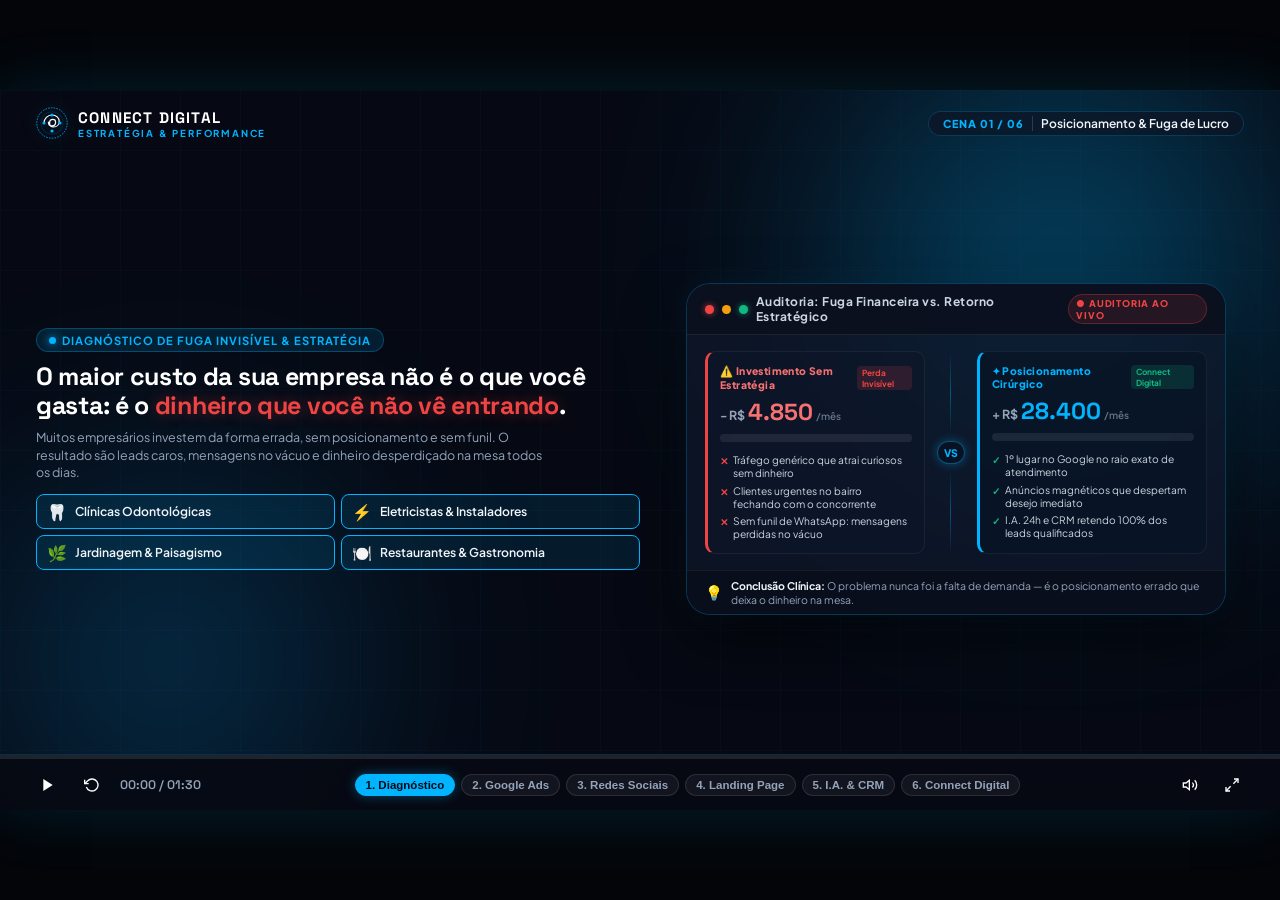
==== commit 6a3902c2: "fix: remover texto acidental fora do doctype na lateral esquerda" ====
--- a/index.html
+++ b/index.html
@@ -1,4 +1,3 @@
-Opção B (Foco em Estratégia & Perda Invisível):
 <!DOCTYPE html>
 <html lang="pt-BR">
 
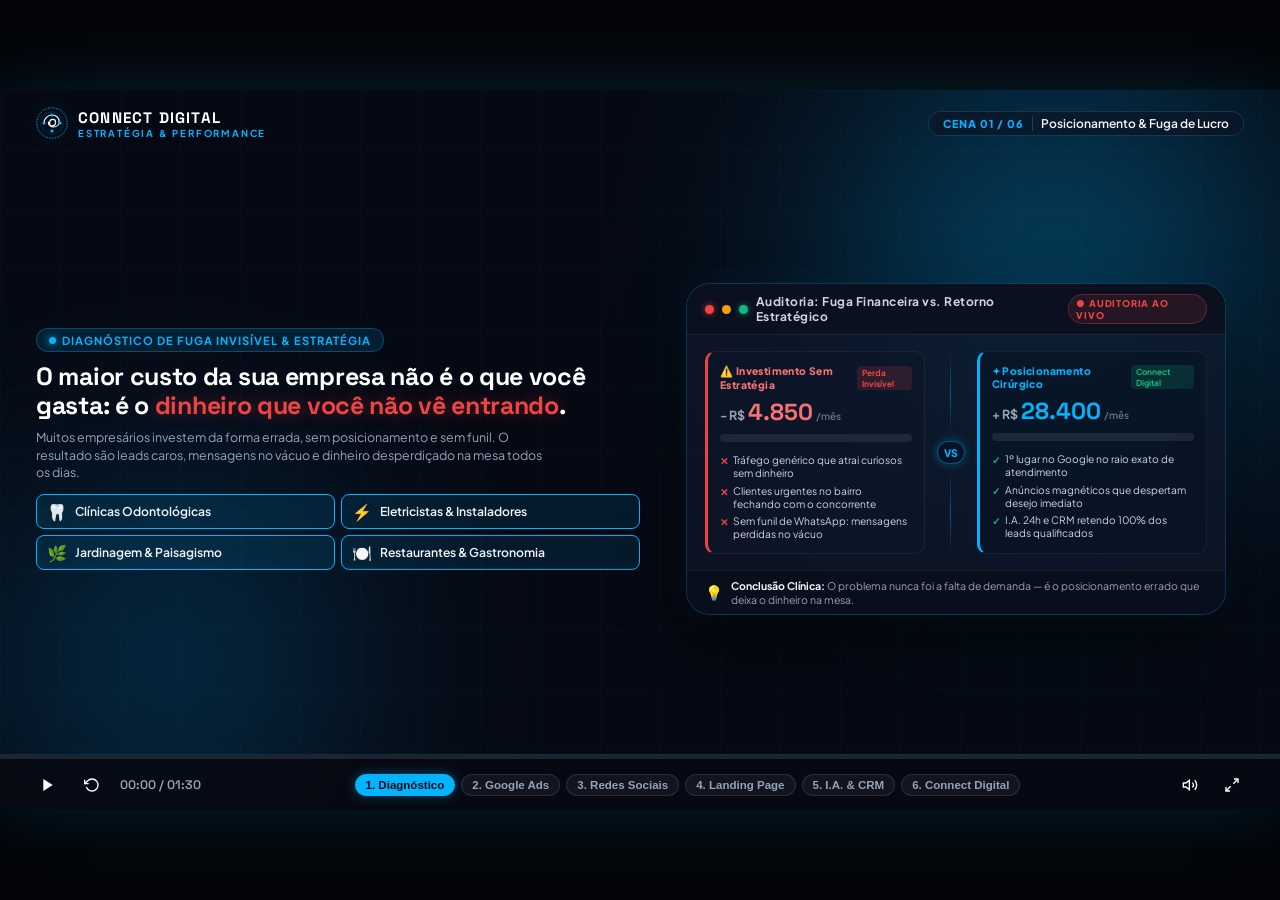
==== commit 20d44381: "feat: substituir cursor e texto por bolinha animada touch com feedback de clique em todos os slides" ====
--- a/index.html
+++ b/index.html
@@ -977,13 +977,13 @@
         </div>
       </section>
 
-      <!-- CURSOR INTERATIVO VIRTUAL (MOTION POINTER DINÂMICO 60FPS) -->
+      <!-- INDICADOR TOUCH INTERATIVO (BOLINHA ANIMADA 60FPS) -->
       <div class="virtual-cursor" id="virtualCursor">
-        <svg class="cursor-pointer-svg" viewBox="0 0 24 24" fill="none">
-          <path d="M4.5 3L11.5 21L14.5 14.5L21 11.5L4.5 3Z" fill="#00B4FF" stroke="#FFFFFF" stroke-width="1.8" stroke-linejoin="round"/>
-        </svg>
+        <div class="touch-dot">
+          <div class="touch-dot-core"></div>
+          <div class="touch-dot-ring"></div>
+        </div>
         <div class="cursor-click-ripple" id="cursorRipple"></div>
-        <span class="cursor-label" id="cursorLabel">Connect Digital</span>
       </div>
 
       <!-- BARRA DE CONTROLE MOTION (RODAPÉ 16:9) -->
--- a/style.css
+++ b/style.css
@@ -661,83 +661,106 @@
   color: #F1F5F9;
 }
 
-/* --- CURSOR INTERATIVO VIRTUAL (MOTION POINTER 60FPS) --- */
+/* --- INDICADOR TOUCH INTERATIVO (BOLINHA ANIMADA 60FPS) --- */
 .virtual-cursor {
   position: absolute;
   top: 0;
   left: 0;
-  width: 22px;
-  height: 22px;
+  width: 32px;
+  height: 32px;
   pointer-events: none;
   z-index: 1000;
   display: flex;
   align-items: center;
-  gap: 6px;
+  justify-content: center;
   transform: translate(200px, 300px);
   will-change: transform;
 }
 
-.cursor-pointer-svg {
-  width: 22px;
-  height: 22px;
-  filter: drop-shadow(0 2px 10px rgba(0, 180, 255, 0.8));
-  transform-origin: 4.5px 3px;
-  transition: transform 0.12s cubic-bezier(0.16, 1, 0.3, 1);
-}
-
-.virtual-cursor.active-click .cursor-pointer-svg {
-  transform: scale(0.8);
+.touch-dot {
+  position: relative;
+  width: 24px;
+  height: 24px;
+  display: flex;
+  align-items: center;
+  justify-content: center;
+  transition: transform 0.14s cubic-bezier(0.16, 1, 0.3, 1);
+}
+
+.touch-dot-ring {
+  position: absolute;
+  width: 24px;
+  height: 24px;
+  border-radius: 50%;
+  background: rgba(0, 180, 255, 0.22);
+  border: 1.5px solid rgba(255, 255, 255, 0.85);
+  backdrop-filter: blur(4px);
+  box-shadow: 
+    0 0 14px rgba(0, 180, 255, 0.7),
+    inset 0 0 6px rgba(255, 255, 255, 0.4);
+  animation: touchDotBreathing 2s infinite ease-in-out;
+}
+
+.touch-dot-core {
+  position: relative;
+  width: 9px;
+  height: 9px;
+  border-radius: 50%;
+  background: #FFFFFF;
+  box-shadow: 0 0 8px #00B4FF;
+  z-index: 2;
+  transition: transform 0.12s ease, background 0.12s ease;
+}
+
+@keyframes touchDotBreathing {
+  0%, 100% {
+    transform: scale(1);
+    opacity: 0.85;
+  }
+  50% {
+    transform: scale(1.12);
+    opacity: 1;
+    box-shadow: 0 0 20px rgba(0, 180, 255, 0.95), inset 0 0 8px rgba(255, 255, 255, 0.7);
+  }
+}
+
+/* Efeito de Clique / Toque na Tela */
+.virtual-cursor.active-click .touch-dot {
+  transform: scale(0.72);
+}
+
+.virtual-cursor.active-click .touch-dot-core {
+  transform: scale(0.7);
+  background: #00B4FF;
 }
 
 .cursor-click-ripple {
   position: absolute;
-  left: 4.5px;
-  top: 3px;
-  width: 26px;
-  height: 26px;
+  width: 24px;
+  height: 24px;
   border-radius: 50%;
-  border: 2px solid var(--cyan-neon);
-  box-shadow: 0 0 12px var(--cyan-neon);
+  border: 2px solid #00B4FF;
+  box-shadow: 0 0 16px #00B4FF;
   pointer-events: none;
   opacity: 0;
-  transform: translate(-50%, -50%) scale(0.2);
+  transform: scale(0.3);
 }
 
 .cursor-click-ripple.ripple-active {
-  animation: cursorRippleAnim 0.5s cubic-bezier(0.16, 1, 0.3, 1) forwards;
+  animation: cursorRippleAnim 0.45s cubic-bezier(0.16, 1, 0.3, 1) forwards;
 }
 
 @keyframes cursorRippleAnim {
   0% {
     opacity: 1;
-    transform: translate(-50%, -50%) scale(0.3);
+    transform: scale(0.3);
+    border-color: #FFFFFF;
   }
   100% {
     opacity: 0;
-    transform: translate(-50%, -50%) scale(2.6);
+    transform: scale(3.4);
+    border-color: #00B4FF;
   }
-}
-
-.cursor-label {
-  background: rgba(6, 10, 20, 0.92);
-  border: 1px solid rgba(0, 180, 255, 0.5);
-  border-radius: 4px;
-  padding: 2px 6px;
-  font-size: 0.56rem;
-  font-weight: 700;
-  color: #FFFFFF;
-  letter-spacing: 0.5px;
-  box-shadow: 0 4px 12px rgba(0, 0, 0, 0.6);
-  white-space: nowrap;
-  pointer-events: none;
-  opacity: 0;
-  transform: translateX(-4px);
-  transition: opacity 0.25s ease, transform 0.25s ease;
-}
-
-.cursor-label.show-label {
-  opacity: 1;
-  transform: translateX(0);
 }
 
 /* --- 6. COMPONENTES VISUAIS (CENA 2: GOOGLE ADS EM IPHONE 17 PRO MAX) --- */
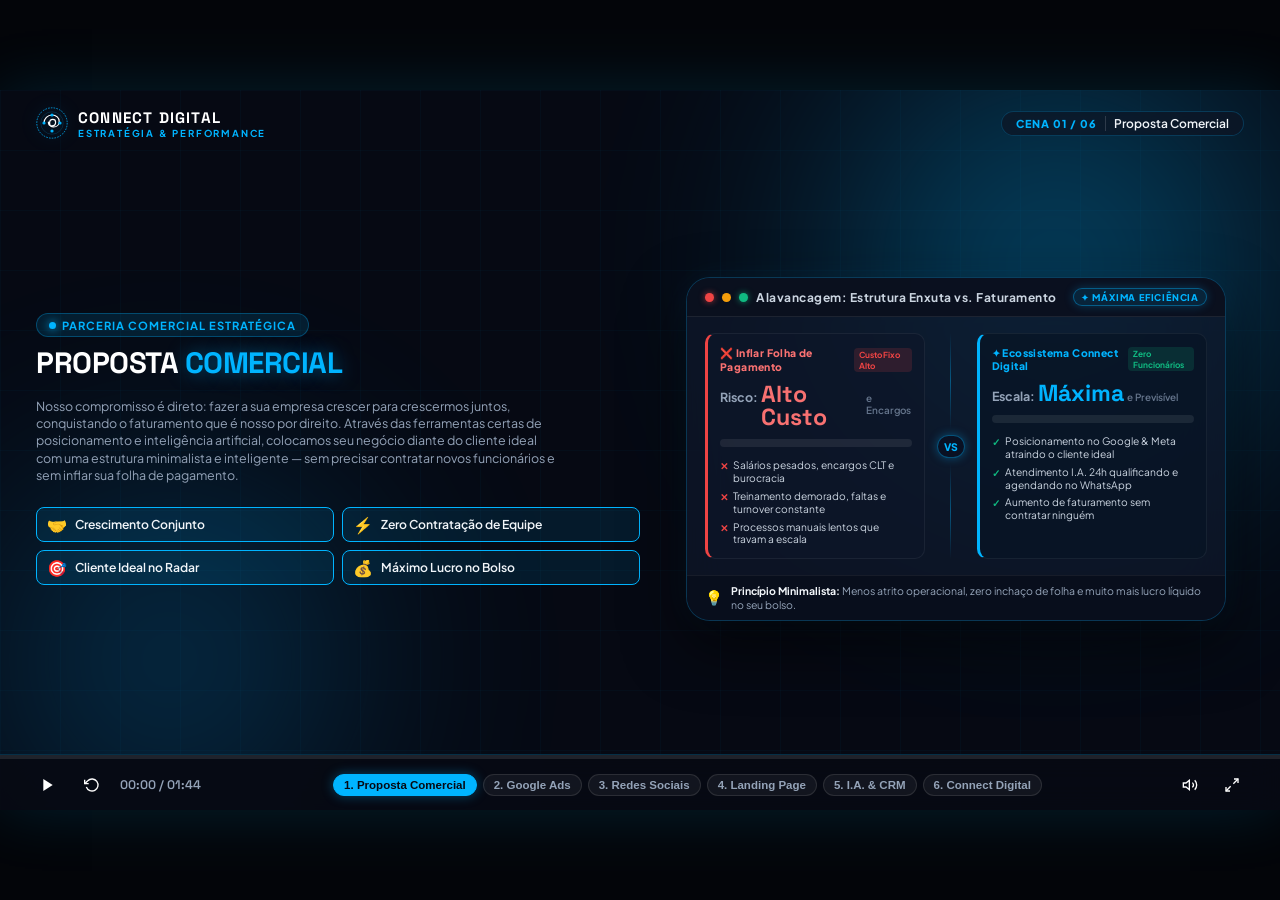
==== commit 6e843f24: "feat: reformular slide 1 para Proposta Comercial com alavancagem sem inflar folha, audio neural e cu" ====
--- a/index.html
+++ b/index.html
@@ -60,86 +60,86 @@
 
         <div class="scene-indicator" id="sceneIndicator">
           <span class="scene-badge" id="sceneBadge">CENA 01 / 06</span>
-          <span class="scene-title-tag" id="sceneTitleTag">Posicionamento &amp; Fuga de Lucro</span>
+          <span class="scene-title-tag" id="sceneTitleTag">Proposta Comercial</span>
         </div>
       </header>
 
       <!-- ======================================================================
-           CENA 1: DIAGNÓSTICO: DINHEIRO NA MESA & FALTA DE ESTRATÉGIA (0s - 24s)
+           CENA 1: PROPOSTA COMERCIAL & ALAVANCAGEM SEM INFLAR FOLHA (0s - 31s)
            ====================================================================== -->
       <section class="scene-panel" id="scene1">
         <div class="scene-split">
 
           <div class="scene-col-left">
-            <div class="callout-tag">
+            <div class="callout-tag cyan">
               <span class="tag-pulse"></span>
-              <span>Diagnóstico de Fuga Invisível &amp; Estratégia</span>
-            </div>
-
-            <h1 class="motion-title">
-              O maior custo da sua empresa não é o que você gasta: é o <span class="highlight-red">dinheiro que você não vê entrando</span>.
+              <span>Parceria Comercial Estratégica</span>
+            </div>
+
+            <h1 class="motion-title commercial-hero-title">
+              PROPOSTA <span class="highlight-cyan">COMERCIAL</span>
             </h1>
 
             <p class="motion-desc">
-              Muitos empresários investem da forma errada, sem posicionamento e sem funil. O resultado são leads caros, mensagens no vácuo e dinheiro desperdiçado na mesa todos os dias.
+              Nosso compromisso é direto: fazer a sua empresa crescer para crescermos juntos, conquistando o faturamento que é nosso por direito. Através das ferramentas certas de posicionamento e inteligência artificial, colocamos seu negócio diante do cliente ideal com uma estrutura minimalista e inteligente — sem precisar contratar novos funcionários e sem inflar sua folha de pagamento.
             </p>
 
-            <!-- Cards dos 4 Nichos Foco com Alerta de Oportunidade -->
-            <div class="niches-mosaic-mini">
+            <!-- 4 Pilares da Alavancagem Enxuta -->
+            <div class="niches-mosaic-mini commercial-pillars">
               <div class="niche-chip active-chip">
-                <span class="niche-icon">🦷</span>
-                <span>Clínicas Odontológicas</span>
+                <span class="niche-icon">🤝</span>
+                <span>Crescimento Conjunto</span>
               </div>
               <div class="niche-chip active-chip">
                 <span class="niche-icon">⚡</span>
-                <span>Eletricistas &amp; Instaladores</span>
+                <span>Zero Contratação de Equipe</span>
               </div>
               <div class="niche-chip active-chip">
-                <span class="niche-icon">🌿</span>
-                <span>Jardinagem &amp; Paisagismo</span>
+                <span class="niche-icon">🎯</span>
+                <span>Cliente Ideal no Radar</span>
               </div>
               <div class="niche-chip active-chip">
-                <span class="niche-icon">🍽️</span>
-                <span>Restaurantes &amp; Gastronomia</span>
+                <span class="niche-icon">💰</span>
+                <span>Máximo Lucro no Bolso</span>
               </div>
             </div>
           </div>
 
           <div class="scene-col-right">
-            <!-- Painel de Fuga de Verba vs. Retorno Estratégico (Connect Digital) -->
-            <div class="leak-vs-roi-card" id="leakVsRoiCard">
+            <!-- Painel de Alavancagem Operacional & Eficiência Enxuta -->
+            <div class="leak-vs-roi-card leverage-card" id="leakVsRoiCard">
               <div class="leak-card-header">
                 <div class="leak-header-left">
                   <span class="dot red"></span>
                   <span class="dot yellow"></span>
                   <span class="dot green"></span>
-                  <span class="card-bar-title">Auditoria: Fuga Financeira vs. Retorno Estratégico</span>
-                </div>
-                <span class="leak-badge-live">● AUDITORIA AO VIVO</span>
+                  <span class="card-bar-title">Alavancagem: Estrutura Enxuta vs. Faturamento</span>
+                </div>
+                <span class="leak-badge-live cyan-badge">✦ MÁXIMA EFICIÊNCIA</span>
               </div>
 
               <div class="leak-card-body">
-                <!-- Lado A: Fuga Invisível (Investimento Errado) -->
+                <!-- Lado A: Modelo Tradicional (Inflar Folha) -->
                 <div class="leak-side danger-side" id="dangerSideBlock">
                   <div class="side-top-row">
-                    <span class="side-tag text-danger">⚠️ Investimento Sem Estratégia</span>
-                    <span class="side-loss-badge">Perda Invisível</span>
+                    <span class="side-tag text-danger">❌ Inflar Folha de Pagamento</span>
+                    <span class="side-loss-badge">Custo Fixo Alto</span>
                   </div>
 
                   <div class="leak-metric-box">
-                    <span class="metric-prefix">- R$</span>
-                    <strong class="metric-val text-danger" id="dangerValDisplay">4.850</strong>
-                    <span class="metric-period">/mês</span>
+                    <span class="metric-prefix">Risco:</span>
+                    <strong class="metric-val text-danger" id="dangerValDisplay">Alto Custo</strong>
+                    <span class="metric-period">e Encargos</span>
                   </div>
 
                   <div class="leak-bar-container">
-                    <div class="leak-bar-fill" id="leakDangerBar"></div>
+                    <div class="leak-bar-fill" id="leakDangerBar" style="width: 80%;"></div>
                   </div>
 
                   <ul class="leak-pains-list">
-                    <li><span class="pain-icon">✕</span> Tráfego genérico que atrai curiosos sem dinheiro</li>
-                    <li><span class="pain-icon">✕</span> Clientes urgentes no bairro fechando com o concorrente</li>
-                    <li><span class="pain-icon">✕</span> Sem funil de WhatsApp: mensagens perdidas no vácuo</li>
+                    <li><span class="pain-icon">✕</span> Salários pesados, encargos CLT e burocracia</li>
+                    <li><span class="pain-icon">✕</span> Treinamento demorado, faltas e turnover constante</li>
+                    <li><span class="pain-icon">✕</span> Processos manuais lentos que travam a escala</li>
                   </ul>
                 </div>
 
@@ -150,35 +150,35 @@
                   <div class="divider-beam"></div>
                 </div>
 
-                <!-- Lado B: Máquina Estratégica Connect Digital -->
+                <!-- Lado B: Ecossistema Enxuto Connect Digital -->
                 <div class="leak-side success-side" id="successSideBlock">
                   <div class="side-top-row">
-                    <span class="side-tag text-cyan">✦ Posicionamento Cirúrgico</span>
-                    <span class="side-gain-badge">Connect Digital</span>
+                    <span class="side-tag text-cyan">✦ Ecossistema Connect Digital</span>
+                    <span class="side-gain-badge">Zero Funcionários</span>
                   </div>
 
                   <div class="leak-metric-box">
-                    <span class="metric-prefix">+ R$</span>
-                    <strong class="metric-val text-cyan" id="successValDisplay">28.400</strong>
-                    <span class="metric-period">/mês</span>
+                    <span class="metric-prefix">Escala:</span>
+                    <strong class="metric-val text-cyan" id="successValDisplay">Máxima</strong>
+                    <span class="metric-period">e Previsível</span>
                   </div>
 
                   <div class="leak-bar-container">
-                    <div class="leak-bar-fill success-fill" id="leakSuccessBar"></div>
+                    <div class="leak-bar-fill success-fill" id="leakSuccessBar" style="width: 95%;"></div>
                   </div>
 
                   <ul class="leak-perks-list">
-                    <li><span class="perk-icon">✓</span> 1º lugar no Google no raio exato de atendimento</li>
-                    <li><span class="perk-icon">✓</span> Anúncios magnéticos que despertam desejo imediato</li>
-                    <li><span class="perk-icon">✓</span> I.A. 24h e CRM retendo 100% dos leads qualificados</li>
+                    <li><span class="perk-icon">✓</span> Posicionamento no Google &amp; Meta atraindo o cliente ideal</li>
+                    <li><span class="perk-icon">✓</span> Atendimento I.A. 24h qualificando e agendando no WhatsApp</li>
+                    <li><span class="perk-icon">✓</span> Aumento de faturamento sem contratar ninguém</li>
                   </ul>
                 </div>
               </div>
 
-              <!-- Rodapé da Auditoria -->
+              <!-- Rodapé da Proposta -->
               <div class="leak-card-footer">
                 <span class="footer-alert-icon">💡</span>
-                <span class="footer-alert-text"><strong>Conclusão Clínica:</strong> O problema nunca foi a falta de demanda — é o posicionamento errado que deixa o dinheiro na mesa.</span>
+                <span class="footer-alert-text"><strong>Princípio Minimalista:</strong> Menos atrito operacional, zero inchaço de folha e muito mais lucro líquido no seu bolso.</span>
               </div>
             </div>
           </div>
@@ -1011,12 +1011,12 @@
               </svg>
             </button>
 
-            <span class="time-display" id="timeDisplay">00:00 / 01:30</span>
+            <span class="time-display" id="timeDisplay">00:00 / 01:44</span>
           </div>
 
           <!-- Seletor Rápido de Cenas -->
           <div class="scene-nav-pills">
-            <button class="pill-btn active" data-scene="1">1. Diagnóstico</button>
+            <button class="pill-btn active" data-scene="1">1. Proposta Comercial</button>
             <button class="pill-btn" data-scene="2">2. Google Ads</button>
             <button class="pill-btn" data-scene="3">3. Redes Sociais</button>
             <button class="pill-btn" data-scene="4">4. Landing Page</button>
--- a/style.css
+++ b/style.css
@@ -448,6 +448,28 @@
   border-radius: var(--radius-full);
   letter-spacing: 0.8px;
   animation: pulseOpacity 2s infinite ease-in-out;
+}
+
+.leak-badge-live.cyan-badge {
+  color: var(--cyan-neon);
+  background: rgba(0, 180, 255, 0.12);
+  border: 1px solid rgba(0, 180, 255, 0.4);
+  box-shadow: 0 0 10px rgba(0, 180, 255, 0.25);
+}
+
+.commercial-hero-title {
+  font-size: clamp(1.7rem, 2.3vw, 2.25rem);
+  font-weight: 800;
+  letter-spacing: -0.5px;
+  line-height: 1.1;
+  margin-bottom: 8px;
+}
+
+.commercial-pillars {
+  display: grid;
+  grid-template-columns: repeat(2, 1fr);
+  gap: 8px;
+  margin-top: 12px;
 }
 
 @keyframes pulseOpacity {
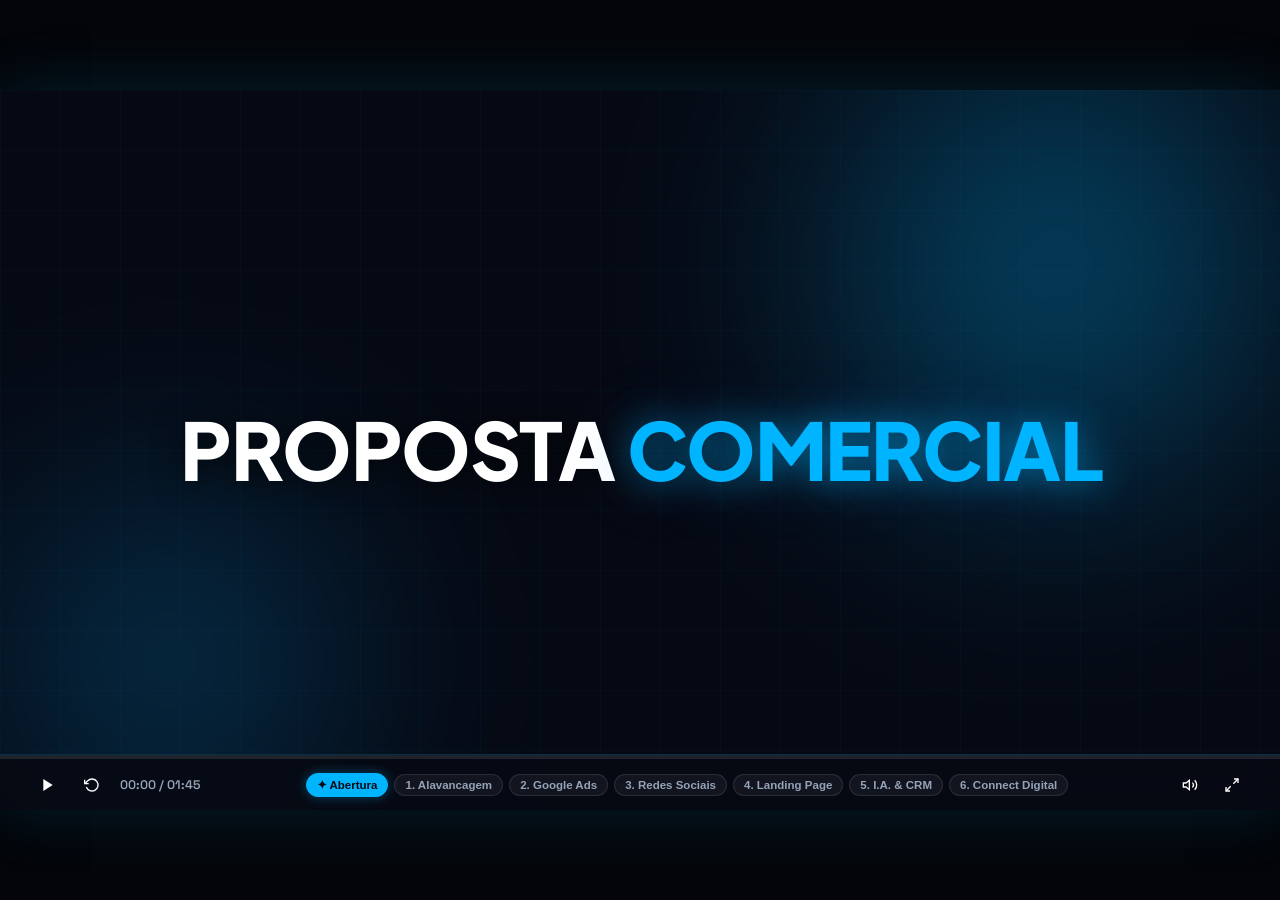
==== commit b3257f55: "feat: adicionar slide de abertura puro e centralizado com PROPOSTA COMERCIAL e transicao para alavan" ====
--- a/index.html
+++ b/index.html
@@ -65,7 +65,18 @@
       </header>
 
       <!-- ======================================================================
-           CENA 1: PROPOSTA COMERCIAL & ALAVANCAGEM SEM INFLAR FOLHA (0s - 31s)
+           CENA 0: ABERTURA OFICIAL — PROPOSTA COMERCIAL (0s - 4.2s)
+           ====================================================================== -->
+      <section class="scene-panel active" id="scene0">
+        <div class="intro-centered-proposta">
+          <h1 class="hero-proposta-comercial">
+            PROPOSTA <span class="highlight-cyan">COMERCIAL</span>
+          </h1>
+        </div>
+      </section>
+
+      <!-- ======================================================================
+           CENA 1: ALAVANCAGEM & ESTRUTURA ENXUTA (0s - 27s)
            ====================================================================== -->
       <section class="scene-panel" id="scene1">
         <div class="scene-split">
@@ -77,7 +88,7 @@
             </div>
 
             <h1 class="motion-title commercial-hero-title">
-              PROPOSTA <span class="highlight-cyan">COMERCIAL</span>
+              ESTRUTURA ENXUTA &amp; <span class="highlight-cyan">CRESCIMENTO</span>
             </h1>
 
             <p class="motion-desc">
@@ -1011,12 +1022,13 @@
               </svg>
             </button>
 
-            <span class="time-display" id="timeDisplay">00:00 / 01:44</span>
+            <span class="time-display" id="timeDisplay">00:00 / 01:45</span>
           </div>
 
           <!-- Seletor Rápido de Cenas -->
           <div class="scene-nav-pills">
-            <button class="pill-btn active" data-scene="1">1. Proposta Comercial</button>
+            <button class="pill-btn active" data-scene="0">✦ Abertura</button>
+            <button class="pill-btn" data-scene="1">1. Alavancagem</button>
             <button class="pill-btn" data-scene="2">2. Google Ads</button>
             <button class="pill-btn" data-scene="3">3. Redes Sociais</button>
             <button class="pill-btn" data-scene="4">4. Landing Page</button>
@@ -1055,6 +1067,7 @@
   </div>
 
   <!-- ELEMENTOS DE ÁUDIO NATIVOS DE LOCUÇÃO (ORGANIZADOS PARA FÁCIL SUBSTITUIÇÃO) -->
+  <audio id="audioScene0" src="audio/cena_00_abertura.mp3" preload="auto"></audio>
   <audio id="audioScene1" src="audio/cena_01_diagnostico.mp3" preload="auto"></audio>
   <audio id="audioScene2" src="audio/cena_02_google_ads.mp3" preload="auto"></audio>
   <audio id="audioScene3" src="audio/cena_03_redes_sociais.mp3" preload="auto"></audio>
--- a/style.css
+++ b/style.css
@@ -448,6 +448,50 @@
   border-radius: var(--radius-full);
   letter-spacing: 0.8px;
   animation: pulseOpacity 2s infinite ease-in-out;
+}
+
+/* ==========================================================================
+   CENA 0: ABERTURA PURA & CENTRALIZADA (PROPOSTA COMERCIAL)
+   ========================================================================== */
+#scene0 {
+  display: none;
+  width: 100%;
+  height: 100%;
+  position: absolute;
+  inset: 0;
+  align-items: center;
+  justify-content: center;
+  text-align: center;
+}
+
+#scene0.active {
+  display: flex !important;
+}
+
+.intro-centered-proposta {
+  display: flex;
+  align-items: center;
+  justify-content: center;
+  width: 100%;
+  height: 100%;
+  padding: 0 40px;
+}
+
+.hero-proposta-comercial {
+  font-size: clamp(3.2rem, 6.2vw, 5.6rem);
+  font-weight: 900;
+  letter-spacing: -1.5px;
+  line-height: 1.05;
+  text-transform: uppercase;
+  color: #ffffff;
+  text-align: center;
+  text-shadow: 0 4px 30px rgba(0, 0, 0, 0.7);
+  user-select: none;
+}
+
+.hero-proposta-comercial .highlight-cyan {
+  color: var(--cyan-neon);
+  text-shadow: 0 0 35px rgba(0, 180, 255, 0.55), 0 0 70px rgba(0, 180, 255, 0.25);
 }
 
 .leak-badge-live.cyan-badge {
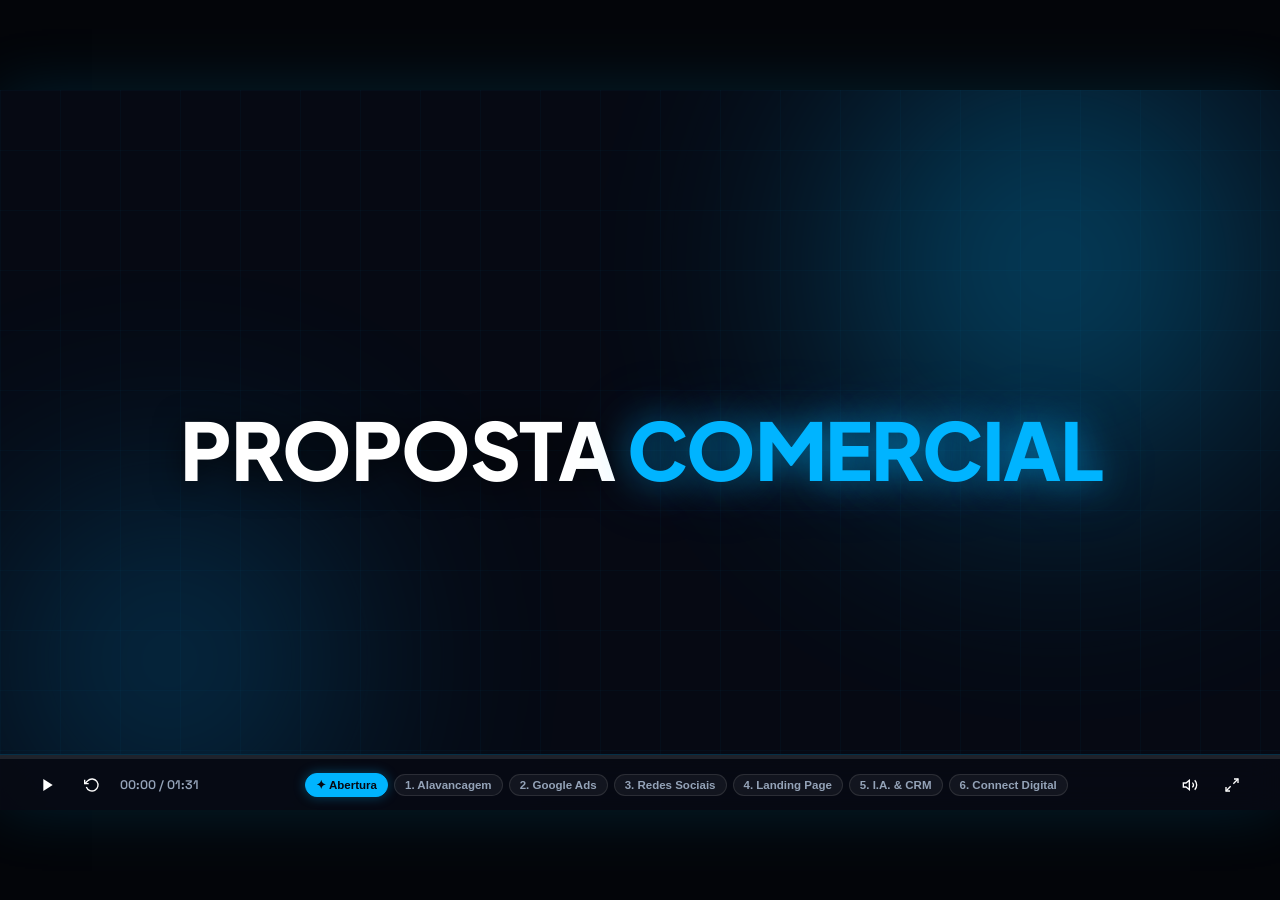
==== commit a430a224: "feat: migrar narracao de todas as 7 cenas para voz masculina ultra-realista ElevenLabs e recalibrar " ====
--- a/index.html
+++ b/index.html
@@ -1022,7 +1022,7 @@
               </svg>
             </button>
 
-            <span class="time-display" id="timeDisplay">00:00 / 01:45</span>
+            <span class="time-display" id="timeDisplay">00:00 / 01:31</span>
           </div>
 
           <!-- Seletor Rápido de Cenas -->
